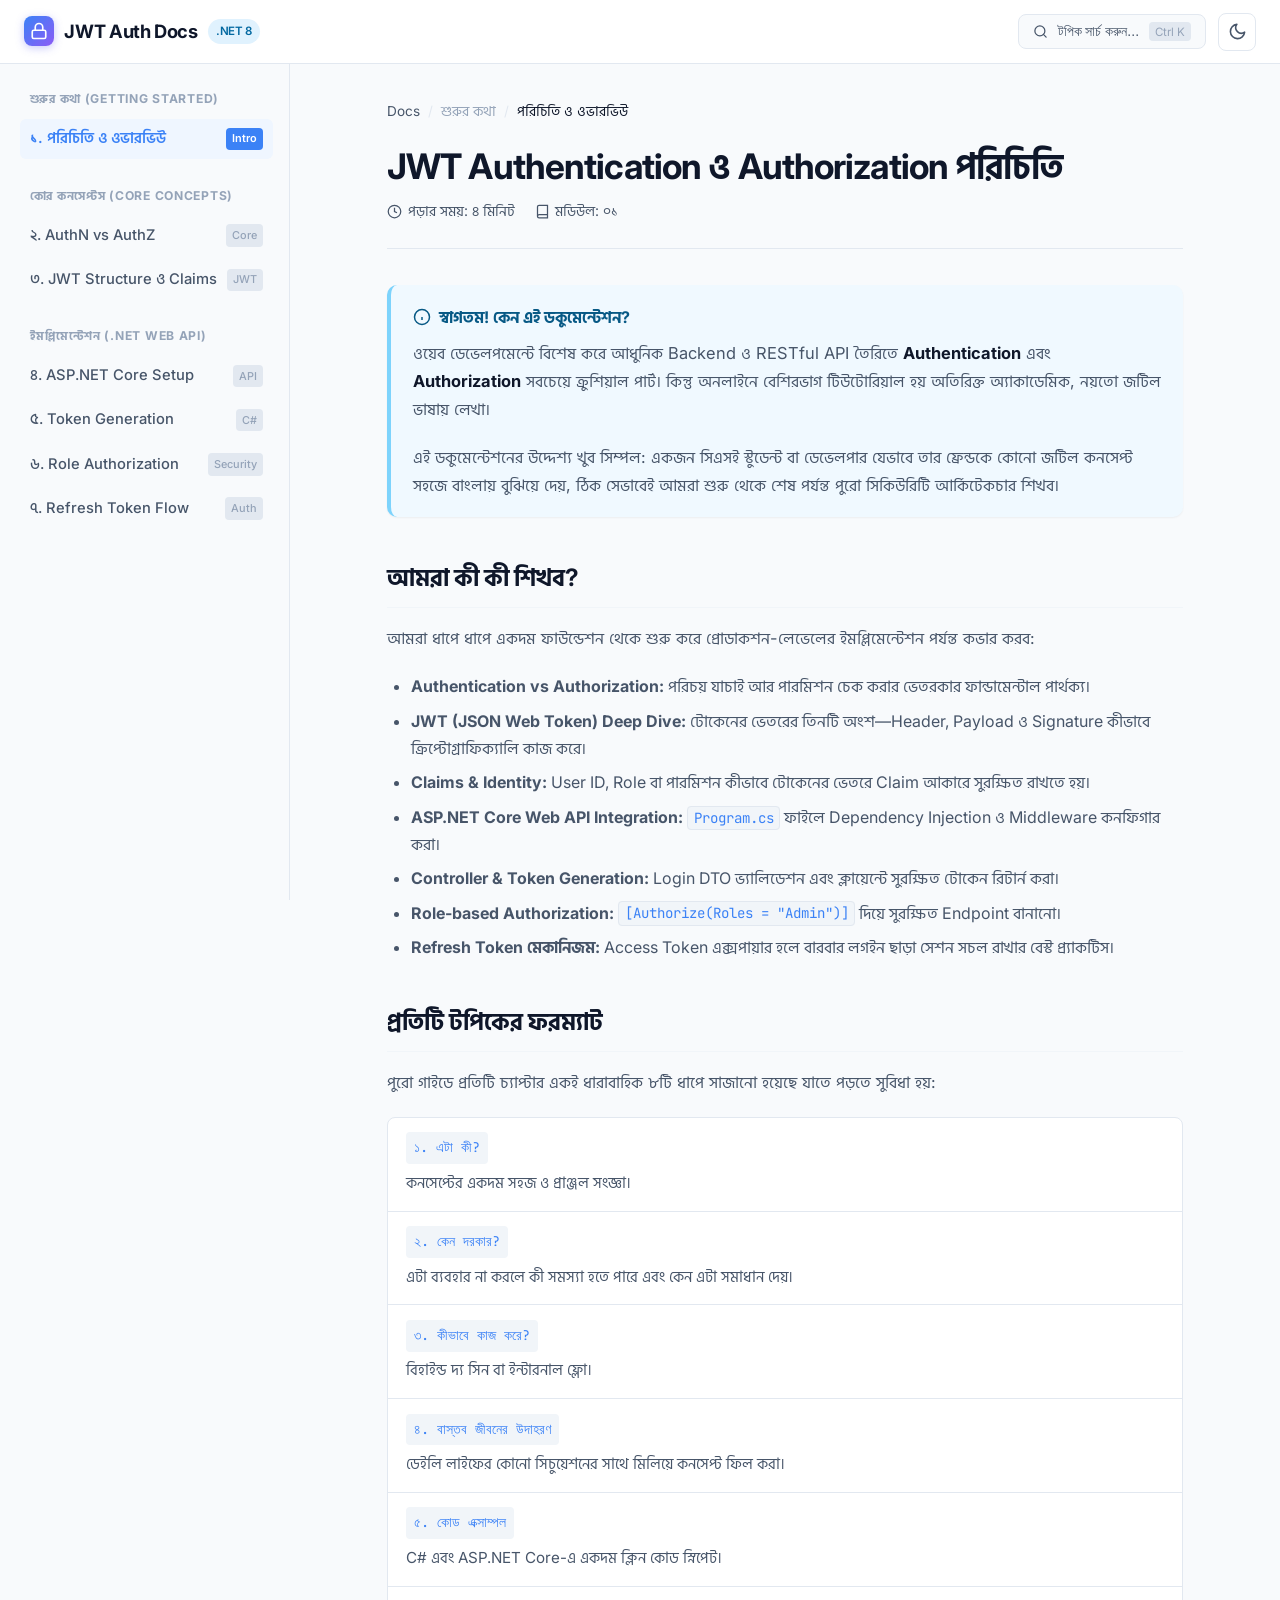
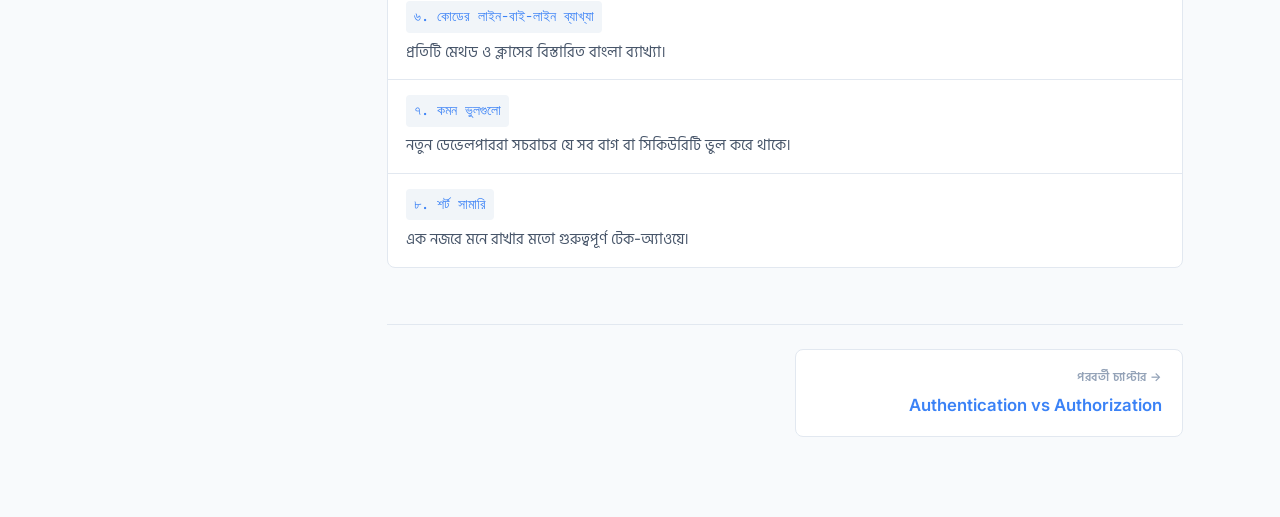
==== jwt-auth-docs/docs/introduction.html @ d60ac0f4 "first commit" ====
<!DOCTYPE html>
<html lang="bn">
<head>
  <meta charset="UTF-8">
  <meta name="viewport" content="width=device-width, initial-scale=1.0">
  <title>পরিচিতি ও ওভারভিউ | JWT Auth Docs</title>
  <link rel="stylesheet" href="../css/style.css">
</head>
<body>

  <!-- Top Navigation Header -->
  <header class="top-header">
    <div class="header-left">
      <button class="mobile-menu-btn" id="mobileMenuBtn" aria-label="Toggle Menu">
        <svg width="20" height="20" viewBox="0 0 24 24" fill="none" stroke="currentColor" stroke-width="2" stroke-linecap="round" stroke-linejoin="round">
          <line x1="3" y1="12" x2="21" y2="12"></line>
          <line x1="3" y1="6" x2="21" y2="6"></line>
          <line x1="3" y1="18" x2="21" y2="18"></line>
        </svg>
      </button>
      <a href="introduction.html" class="brand-logo">
        <div class="brand-icon">
          <svg width="18" height="18" viewBox="0 0 24 24" fill="none" stroke="currentColor" stroke-width="2.2" stroke-linecap="round" stroke-linejoin="round">
            <rect x="3" y="11" width="18" height="11" rx="2" ry="2"></rect>
            <path d="M7 11V7a5 5 0 0 1 10 0v4"></path>
          </svg>
        </div>
        <span>JWT Auth Docs</span>
        <span class="brand-badge">.NET 8</span>
      </a>
    </div>

    <div class="header-right">
      <button class="search-btn" id="searchBtn">
        <svg width="15" height="15" viewBox="0 0 24 24" fill="none" stroke="currentColor" stroke-width="2" stroke-linecap="round" stroke-linejoin="round">
          <circle cx="11" cy="11" r="8"></circle>
          <line x1="21" y1="21" x2="16.65" y2="16.65"></line>
        </svg>
        <span>টপিক সার্চ করুন...</span>
        <span class="search-shortcut">Ctrl K</span>
      </button>

      <button class="theme-toggle-btn" id="themeToggleBtn" aria-label="Toggle Theme">
        <!-- Sun/Moon icon injected by JS -->
      </button>
    </div>
  </header>

  <!-- Main Container -->
  <div class="docs-container">
    <div class="sidebar-overlay"></div>

    <!-- Left Sidebar -->
    <aside class="docs-sidebar">
      <div class="sidebar-group">
        <div class="group-title">শুরুর কথা (Getting Started)</div>
        <ul class="sidebar-nav">
          <li class="sidebar-item">
            <a href="introduction.html" class="sidebar-link active">
              <span>১. পরিচিতি ও ওভারভিউ</span>
              <span class="sidebar-tag">Intro</span>
            </a>
          </li>
        </ul>
      </div>

      <div class="sidebar-group">
        <div class="group-title">কোর কনসেপ্টস (Core Concepts)</div>
        <ul class="sidebar-nav">
          <li class="sidebar-item">
            <a href="authentication-vs-authorization.html" class="sidebar-link">
              <span>২. AuthN vs AuthZ</span>
              <span class="sidebar-tag">Core</span>
            </a>
          </li>
          <li class="sidebar-item">
            <a href="jwt-structure.html" class="sidebar-link">
              <span>৩. JWT Structure ও Claims</span>
              <span class="sidebar-tag">JWT</span>
            </a>
          </li>
        </ul>
      </div>

      <div class="sidebar-group">
        <div class="group-title">ইমপ্লিমেন্টেশন (.NET Web API)</div>
        <ul class="sidebar-nav">
          <li class="sidebar-item">
            <a href="aspnet-core-setup.html" class="sidebar-link">
              <span>৪. ASP.NET Core Setup</span>
              <span class="sidebar-tag">API</span>
            </a>
          </li>
          <li class="sidebar-item">
            <a href="token-generation.html" class="sidebar-link">
              <span>৫. Token Generation</span>
              <span class="sidebar-tag">C#</span>
            </a>
          </li>
          <li class="sidebar-item">
            <a href="role-based-authorization.html" class="sidebar-link">
              <span>৬. Role Authorization</span>
              <span class="sidebar-tag">Security</span>
            </a>
          </li>
          <li class="sidebar-item">
            <a href="refresh-token.html" class="sidebar-link">
              <span>৭. Refresh Token Flow</span>
              <span class="sidebar-tag">Auth</span>
            </a>
          </li>
        </ul>
      </div>
    </aside>

    <!-- Main Content -->
    <main class="docs-content">
      <nav class="breadcrumbs">
        <a href="introduction.html">Docs</a>
        <span class="separator">/</span>
        <span>শুরুর কথা</span>
        <span class="separator">/</span>
        <span style="color: var(--text-primary);">পরিচিতি ও ওভারভিউ</span>
      </nav>

      <article class="article-header">
        <h1 class="article-title">JWT Authentication ও Authorization পরিচিতি</h1>
        <div class="article-meta">
          <div class="meta-item">
            <svg width="15" height="15" viewBox="0 0 24 24" fill="none" stroke="currentColor" stroke-width="2"><circle cx="12" cy="12" r="10"></circle><polyline points="12 6 12 12 16 14"></polyline></svg>
            <span>পড়ার সময়: ৪ মিনিট</span>
          </div>
          <div class="meta-item">
            <svg width="15" height="15" viewBox="0 0 24 24" fill="none" stroke="currentColor" stroke-width="2"><path d="M4 19.5A2.5 2.5 0 0 1 6.5 17H20"></path><path d="M6.5 2H20v20H6.5A2.5 2.5 0 0 1 4 19.5v-15A2.5 2.5 0 0 1 6.5 2z"></path></svg>
            <span>মডিউল: ০১</span>
          </div>
        </div>
      </article>

      <div class="callout callout-concept">
        <div class="callout-title">
          <svg width="18" height="18" viewBox="0 0 24 24" fill="none" stroke="currentColor" stroke-width="2"><circle cx="12" cy="12" r="10"></circle><line x1="12" y1="16" x2="12" y2="12"></line><line x1="12" y1="8" x2="12.01" y2="8"></line></svg>
          স্বাগতম! কেন এই ডকুমেন্টেশন?
        </div>
        <div class="callout-body">
          <p>ওয়েব ডেভেলপমেন্টে বিশেষ করে আধুনিক Backend ও RESTful API তৈরিতে <strong>Authentication</strong> এবং <strong>Authorization</strong> সবচেয়ে ক্রুশিয়াল পার্ট। কিন্তু অনলাইনে বেশিরভাগ টিউটোরিয়াল হয় অতিরিক্ত অ্যাকাডেমিক, নয়তো জটিল ভাষায় লেখা।</p>
          <p>এই ডকুমেন্টেশনের উদ্দেশ্য খুব সিম্পল: একজন সিএসই স্টুডেন্ট বা ডেভেলপার যেভাবে তার ফ্রেন্ডকে কোনো জটিল কনসেপ্ট সহজে বাংলায় বুঝিয়ে দেয়, ঠিক সেভাবেই আমরা শুরু থেকে শেষ পর্যন্ত পুরো সিকিউরিটি আর্কিটেকচার শিখব।</p>
        </div>
      </div>

      <h2>আমরা কী কী শিখব?</h2>
      <p>আমরা ধাপে ধাপে একদম ফাউন্ডেশন থেকে শুরু করে প্রোডাকশন-লেভেলের ইমপ্লিমেন্টেশন পর্যন্ত কভার করব:</p>

      <ul>
        <li><strong>Authentication vs Authorization:</strong> পরিচয় যাচাই আর পারমিশন চেক করার ভেতরকার ফান্ডামেন্টাল পার্থক্য।</li>
        <li><strong>JWT (JSON Web Token) Deep Dive:</strong> টোকেনের ভেতরের তিনটি অংশ—Header, Payload ও Signature কীভাবে ক্রিপ্টোগ্রাফিক্যালি কাজ করে।</li>
        <li><strong>Claims & Identity:</strong> User ID, Role বা পারমিশন কীভাবে টোকেনের ভেতরে Claim আকারে সুরক্ষিত রাখতে হয়।</li>
        <li><strong>ASP.NET Core Web API Integration:</strong> <code>Program.cs</code> ফাইলে Dependency Injection ও Middleware কনফিগার করা।</li>
        <li><strong>Controller & Token Generation:</strong> Login DTO ভ্যালিডেশন এবং ক্লায়েন্টে সুরক্ষিত টোকেন রিটার্ন করা।</li>
        <li><strong>Role-based Authorization:</strong> <code>[Authorize(Roles = "Admin")]</code> দিয়ে সুরক্ষিত Endpoint বানানো।</li>
        <li><strong>Refresh Token মেকানিজম:</strong> Access Token এক্সপায়ার হলে বারবার লগইন ছাড়া সেশন সচল রাখার বেস্ট প্র্যাকটিস।</li>
      </ul>

      <h2>প্রতিটি টপিকের ফরম্যাট</h2>
      <p>পুরো গাইডে প্রতিটি চ্যাপ্টার একই ধারাবাহিক ৮টি ধাপে সাজানো হয়েছে যাতে পড়তে সুবিধা হয়:</p>

      <div class="breakdown-card">
        <div class="breakdown-item">
          <span class="breakdown-code">১. এটা কী?</span>
          <span class="breakdown-desc">কনসেপ্টের একদম সহজ ও প্রাঞ্জল সংজ্ঞা।</span>
        </div>
        <div class="breakdown-item">
          <span class="breakdown-code">২. কেন দরকার?</span>
          <span class="breakdown-desc">এটা ব্যবহার না করলে কী সমস্যা হতে পারে এবং কেন এটা সমাধান দেয়।</span>
        </div>
        <div class="breakdown-item">
          <span class="breakdown-code">৩. কীভাবে কাজ করে?</span>
          <span class="breakdown-desc">বিহাইন্ড দ্য সিন বা ইন্টারনাল ফ্লো।</span>
        </div>
        <div class="breakdown-item">
          <span class="breakdown-code">৪. বাস্তব জীবনের উদাহরণ</span>
          <span class="breakdown-desc">ডেইলি লাইফের কোনো সিচুয়েশনের সাথে মিলিয়ে কনসেপ্ট ফিল করা।</span>
        </div>
        <div class="breakdown-item">
          <span class="breakdown-code">৫. কোড এক্সাম্পল</span>
          <span class="breakdown-desc">C# এবং ASP.NET Core-এ একদম ক্লিন কোড স্নিপেট।</span>
        </div>
        <div class="breakdown-item">
          <span class="breakdown-code">৬. কোডের লাইন-বাই-লাইন ব্যাখ্যা</span>
          <span class="breakdown-desc">প্রতিটি মেথড ও ক্লাসের বিস্তারিত বাংলা ব্যাখ্যা।</span>
        </div>
        <div class="breakdown-item">
          <span class="breakdown-code">৭. কমন ভুলগুলো</span>
          <span class="breakdown-desc">নতুন ডেভেলপাররা সচরাচর যে সব বাগ বা সিকিউরিটি ভুল করে থাকে।</span>
        </div>
        <div class="breakdown-item">
          <span class="breakdown-code">৮. শর্ট সামারি</span>
          <span class="breakdown-desc">এক নজরে মনে রাখার মতো গুরুত্বপূর্ণ টেক-অ্যাওয়ে।</span>
        </div>
      </div>

      <!-- Navigation Footer -->
      <div class="docs-nav-footer">
        <div></div>
        <a href="authentication-vs-authorization.html" class="nav-card next">
          <span class="nav-card-label">পরবর্তী চ্যাপ্টার &rarr;</span>
          <span class="nav-card-title">Authentication vs Authorization</span>
        </a>
      </div>
    </main>
  </div>

  <!-- Search Modal -->
  <div class="search-modal-backdrop" id="searchModalBackdrop">
    <div class="search-modal">
      <div class="search-input-wrapper">
        <svg width="18" height="18" viewBox="0 0 24 24" fill="none" stroke="currentColor" stroke-width="2"><circle cx="11" cy="11" r="8"></circle><line x1="21" y1="21" x2="16.65" y2="16.65"></line></svg>
        <input type="text" id="searchInput" placeholder="ডকুমেন্টেশনে সার্চ করুন (যেমন: JWT, Claims, Roles)..." autocomplete="off">
      </div>
      <div class="search-results" id="searchResults">
        <!-- Injected via JavaScript -->
      </div>
      <div class="search-footer">
        <span>ন্যাভিগেশনের জন্য <kbd>↑</kbd> <kbd>↓</kbd> ও সিলেক্ট করতে <kbd>Enter</kbd> চাপুন</span>
        <span>বন্ধ করতে <kbd>Esc</kbd></span>
      </div>
    </div>
  </div>

  <script src="../js/app.js"></script>
</body>
</html>
---- jwt-auth-docs/css/style.css ----
@import url('https://fonts.googleapis.com/css2?family=Hind+Siliguri:wght@400;500;600;700&family=Inter:wght@400;500;600;700&family=JetBrains+Mono:wght@400;500;600&display=swap');

:root {
  /* Color Palette - Light Mode */
  --bg-body: #f8fafc;
  --bg-surface: #ffffff;
  --bg-sidebar: #f8fafc;
  --border-color: #e2e8f0;
  --border-light: #f1f5f9;
  
  --text-primary: #0f172a;
  --text-secondary: #475569;
  --text-muted: #94a3b8;
  
  --accent-primary: #3b82f6;
  --accent-hover: #2563eb;
  --accent-light: #eff6ff;
  --accent-glow: rgba(59, 130, 246, 0.15);
  
  --badge-bg: #e0f2fe;
  --badge-text: #0369a1;
  
  --code-bg: #0f172a;
  --code-header: #1e293b;
  --code-text: #f8fafc;
  --code-border: #334155;
  
  --callout-tip-bg: #f0fdf4;
  --callout-tip-border: #86efac;
  --callout-tip-text: #166534;
  
  --callout-warn-bg: #fffbeb;
  --callout-warn-border: #fcd34d;
  --callout-warn-text: #92400e;
  
  --callout-note-bg: #f0f9ff;
  --callout-note-border: #7dd3fc;
  --callout-note-text: #075985;

  --callout-real-bg: #faf5ff;
  --callout-real-border: #d8b4fe;
  --callout-real-text: #6b21a8;

  --shadow-sm: 0 1px 2px 0 rgb(0 0 0 / 0.05);
  --shadow-md: 0 4px 6px -1px rgb(0 0 0 / 0.1), 0 2px 4px -2px rgb(0 0 0 / 0.1);
  --shadow-lg: 0 10px 15px -3px rgb(0 0 0 / 0.1), 0 4px 6px -4px rgb(0 0 0 / 0.1);
  
  --sidebar-width: 290px;
  --header-height: 64px;
}

[data-theme="dark"] {
  /* Color Palette - Dark Mode */
  --bg-body: #0b0f19;
  --bg-surface: #111827;
  --bg-sidebar: #0d131f;
  --border-color: #1f2937;
  --border-light: #182234;
  
  --text-primary: #f9fafb;
  --text-secondary: #9ca3af;
  --text-muted: #6b7280;
  
  --accent-primary: #60a5fa;
  --accent-hover: #3b82f6;
  --accent-light: #172554;
  --accent-glow: rgba(96, 165, 250, 0.18);
  
  --badge-bg: #1e293b;
  --badge-text: #38bdf8;
  
  --code-bg: #030712;
  --code-header: #111827;
  --code-text: #f3f4f6;
  --code-border: #1f2937;
  
  --callout-tip-bg: #064e3b22;
  --callout-tip-border: #059669;
  --callout-tip-text: #6ee7b7;
  
  --callout-warn-bg: #78350f22;
  --callout-warn-border: #d97706;
  --callout-warn-text: #fde68a;
  
  --callout-note-bg: #0c4a6e22;
  --callout-note-border: #0284c7;
  --callout-note-text: #7dd3fc;

  --callout-real-bg: #581c8722;
  --callout-real-border: #9333ea;
  --callout-real-text: #d8b4fe;

  --shadow-sm: 0 1px 2px 0 rgb(0 0 0 / 0.3);
  --shadow-md: 0 4px 6px -1px rgb(0 0 0 / 0.4);
  --shadow-lg: 0 10px 15px -3px rgb(0 0 0 / 0.5);
}

/* Base Styles */
* {
  box-sizing: border-box;
  margin: 0;
  padding: 0;
}

html {
  scroll-behavior: smooth;
  font-size: 16px;
}

body {
  font-family: 'Inter', 'Hind Siliguri', -apple-system, BlinkMacSystemFont, 'Segoe UI', Roboto, sans-serif;
  background-color: var(--bg-body);
  color: var(--text-primary);
  line-height: 1.75;
  transition: background-color 0.25s ease, color 0.25s ease;
  min-height: 100vh;
  display: flex;
  flex-direction: column;
}

/* Top Navigation / Header */
.top-header {
  position: sticky;
  top: 0;
  z-index: 50;
  height: var(--header-height);
  background: var(--bg-surface);
  border-bottom: 1px solid var(--border-color);
  backdrop-filter: blur(12px);
  -webkit-backdrop-filter: blur(12px);
  display: flex;
  align-items: center;
  justify-content: space-between;
  padding: 0 1.5rem;
  transition: border-color 0.25s ease, background 0.25s ease;
}

.header-left {
  display: flex;
  align-items: center;
  gap: 1rem;
}

.brand-logo {
  display: flex;
  align-items: center;
  gap: 0.65rem;
  text-decoration: none;
  color: var(--text-primary);
  font-weight: 700;
  font-size: 1.15rem;
  letter-spacing: -0.02em;
}

.brand-icon {
  width: 30px;
  height: 30px;
  background: linear-gradient(135deg, #3b82f6, #8b5cf6);
  border-radius: 8px;
  display: flex;
  align-items: center;
  justify-content: center;
  color: white;
  box-shadow: 0 2px 8px rgba(99, 102, 241, 0.35);
}

.brand-badge {
  font-size: 0.72rem;
  font-weight: 600;
  padding: 0.15rem 0.5rem;
  border-radius: 9999px;
  background: var(--badge-bg);
  color: var(--badge-text);
  font-family: 'Inter', sans-serif;
}

.header-right {
  display: flex;
  align-items: center;
  gap: 0.75rem;
}

/* Search Trigger Button */
.search-btn {
  display: flex;
  align-items: center;
  gap: 0.6rem;
  background: var(--bg-body);
  border: 1px solid var(--border-color);
  color: var(--text-secondary);
  padding: 0.45rem 0.85rem;
  border-radius: 8px;
  font-size: 0.875rem;
  cursor: pointer;
  transition: all 0.2s ease;
}

.search-btn:hover {
  border-color: var(--accent-primary);
  color: var(--text-primary);
  box-shadow: var(--shadow-sm);
}

.search-shortcut {
  font-size: 0.72rem;
  font-family: 'Inter', sans-serif;
  padding: 0.15rem 0.4rem;
  border-radius: 4px;
  background: var(--border-color);
  color: var(--text-muted);
}

/* Theme Toggle Button */
.theme-toggle-btn, .mobile-menu-btn {
  background: transparent;
  border: 1px solid var(--border-color);
  border-radius: 8px;
  width: 38px;
  height: 38px;
  display: flex;
  align-items: center;
  justify-content: center;
  color: var(--text-secondary);
  cursor: pointer;
  transition: all 0.2s ease;
}

.theme-toggle-btn:hover, .mobile-menu-btn:hover {
  border-color: var(--accent-primary);
  color: var(--accent-primary);
  background: var(--accent-light);
}

.mobile-menu-btn {
  display: none;
}

/* Documentation Layout */
.docs-container {
  display: flex;
  flex: 1;
  position: relative;
  min-height: calc(100vh - var(--header-height));
}

/* Left Sidebar */
.docs-sidebar {
  width: var(--sidebar-width);
  background: var(--bg-sidebar);
  border-right: 1px solid var(--border-color);
  position: sticky;
  top: var(--header-height);
  height: calc(100vh - var(--header-height));
  overflow-y: auto;
  padding: 1.5rem 1rem 3rem 1.25rem;
  flex-shrink: 0;
  transition: transform 0.3s ease, border-color 0.25s ease;
}

.docs-sidebar::-webkit-scrollbar {
  width: 5px;
}
.docs-sidebar::-webkit-scrollbar-thumb {
  background: var(--border-color);
  border-radius: 4px;
}

.sidebar-group {
  margin-bottom: 1.6rem;
}

.group-title {
  font-size: 0.76rem;
  font-weight: 700;
  text-transform: uppercase;
  letter-spacing: 0.06em;
  color: var(--text-muted);
  margin-bottom: 0.6rem;
  padding-left: 0.6rem;
}

.sidebar-nav {
  list-style: none;
}

.sidebar-item {
  margin-bottom: 0.25rem;
}

.sidebar-link {
  display: flex;
  align-items: center;
  justify-content: space-between;
  padding: 0.45rem 0.65rem;
  border-radius: 6px;
  font-size: 0.92rem;
  color: var(--text-secondary);
  text-decoration: none;
  font-weight: 500;
  transition: all 0.15s ease;
}

.sidebar-link:hover {
  color: var(--text-primary);
  background: var(--border-color);
}

.sidebar-link.active {
  color: var(--accent-primary);
  background: var(--accent-light);
  font-weight: 600;
}

.sidebar-tag {
  font-size: 0.68rem;
  padding: 0.1rem 0.35rem;
  border-radius: 4px;
  background: var(--border-color);
  color: var(--text-muted);
}

.sidebar-link.active .sidebar-tag {
  background: var(--accent-primary);
  color: #ffffff;
}

/* Main Content Area */
.docs-content {
  flex: 1;
  max-width: 860px;
  margin: 0 auto;
  padding: 2.25rem 2rem 5rem 2rem;
  min-width: 0; /* Prevents overflow issues */
}

/* Breadcrumbs */
.breadcrumbs {
  display: flex;
  align-items: center;
  gap: 0.5rem;
  font-size: 0.85rem;
  color: var(--text-muted);
  margin-bottom: 1.25rem;
}

.breadcrumbs a {
  color: var(--text-secondary);
  text-decoration: none;
  transition: color 0.15s ease;
}

.breadcrumbs a:hover {
  color: var(--accent-primary);
}

.breadcrumbs .separator {
  color: var(--border-color);
}

/* Article Header */
.article-header {
  margin-bottom: 2.25rem;
  border-bottom: 1px solid var(--border-color);
  padding-bottom: 1.5rem;
}

.article-title {
  font-size: 2.2rem;
  font-weight: 700;
  letter-spacing: -0.025em;
  color: var(--text-primary);
  margin-bottom: 0.6rem;
  line-height: 1.3;
}

.article-meta {
  display: flex;
  align-items: center;
  gap: 1.25rem;
  font-size: 0.875rem;
  color: var(--text-secondary);
}

.meta-item {
  display: flex;
  align-items: center;
  gap: 0.35rem;
}

/* Headings */
.docs-content h2 {
  font-size: 1.5rem;
  font-weight: 700;
  color: var(--text-primary);
  margin: 2.5rem 0 1rem 0;
  padding-bottom: 0.5rem;
  border-bottom: 1px solid var(--border-light);
  display: flex;
  align-items: center;
  gap: 0.5rem;
}

.docs-content h3 {
  font-size: 1.2rem;
  font-weight: 600;
  color: var(--text-primary);
  margin: 1.8rem 0 0.8rem 0;
}

.docs-content p {
  margin-bottom: 1.25rem;
  font-size: 1.03rem;
  color: var(--text-secondary);
}

.docs-content p strong {
  color: var(--text-primary);
}

.docs-content ul, .docs-content ol {
  margin-bottom: 1.4rem;
  padding-left: 1.5rem;
  color: var(--text-secondary);
}

.docs-content li {
  margin-bottom: 0.45rem;
  line-height: 1.7;
}

/* Inline Code */
:not(pre) > code {
  font-family: 'JetBrains Mono', monospace;
  font-size: 0.88em;
  background: var(--border-light);
  color: var(--accent-primary);
  border: 1px solid var(--border-color);
  padding: 0.15em 0.4em;
  border-radius: 4px;
}

/* Callout Boxes */
.callout {
  margin: 1.5rem 0;
  padding: 1.15rem 1.35rem;
  border-radius: 10px;
  border-left: 4px solid;
  position: relative;
  box-shadow: var(--shadow-sm);
}

.callout-title {
  display: flex;
  align-items: center;
  gap: 0.55rem;
  font-weight: 700;
  font-size: 1rem;
  margin-bottom: 0.5rem;
}

.callout-body {
  font-size: 0.98rem;
  line-height: 1.7;
}

.callout-body p:last-child {
  margin-bottom: 0;
}

/* Callout Types */
.callout-concept {
  background: var(--callout-note-bg);
  border-color: var(--callout-note-border);
  color: var(--callout-note-text);
}
.callout-concept .callout-title {
  color: var(--callout-note-text);
}

.callout-realworld {
  background: var(--callout-real-bg);
  border-color: var(--callout-real-border);
  color: var(--callout-real-text);
}
.callout-realworld .callout-title {
  color: var(--callout-real-text);
}

.callout-mistake {
  background: var(--callout-warn-bg);
  border-color: var(--callout-warn-border);
  color: var(--callout-warn-text);
}
.callout-mistake .callout-title {
  color: var(--callout-warn-text);
}

.callout-summary {
  background: var(--callout-tip-bg);
  border-color: var(--callout-tip-border);
  color: var(--callout-tip-text);
}
.callout-summary .callout-title {
  color: var(--callout-tip-text);
}

/* Code Block Wrapper */
.code-block {
  margin: 1.6rem 0;
  background: var(--code-bg);
  border: 1px solid var(--code-border);
  border-radius: 10px;
  overflow: hidden;
  box-shadow: var(--shadow-md);
}

.code-header {
  display: flex;
  align-items: center;
  justify-content: space-between;
  padding: 0.55rem 1rem;
  background: var(--code-header);
  border-bottom: 1px solid var(--code-border);
  font-size: 0.8rem;
  font-family: 'JetBrains Mono', monospace;
  color: var(--text-muted);
}

.code-lang-badge {
  display: flex;
  align-items: center;
  gap: 0.4rem;
  font-weight: 600;
  color: #38bdf8;
}

.copy-code-btn {
  background: transparent;
  border: 1px solid var(--code-border);
  border-radius: 5px;
  color: #94a3b8;
  padding: 0.25rem 0.6rem;
  font-size: 0.76rem;
  font-family: 'Inter', sans-serif;
  cursor: pointer;
  display: flex;
  align-items: center;
  gap: 0.35rem;
  transition: all 0.2s ease;
}

.copy-code-btn:hover {
  background: rgba(255, 255, 255, 0.08);
  color: #ffffff;
  border-color: #64748b;
}

.code-content {
  padding: 1.15rem 1.25rem;
  overflow-x: auto;
  font-family: 'JetBrains Mono', monospace;
  font-size: 0.9rem;
  line-height: 1.6;
  color: var(--code-text);
}

.code-content pre {
  margin: 0;
}

/* Syntax Highlighting Colors */
.token-keyword { color: #f43f5e; font-weight: 600; }
.token-type { color: #38bdf8; }
.token-string { color: #34d399; }
.token-function { color: #fbbf24; }
.token-comment { color: #64748b; font-style: italic; }
.token-attribute { color: #c084fc; }

/* Line by line breakdown list */
.breakdown-card {
  margin: 1.2rem 0;
  background: var(--bg-surface);
  border: 1px solid var(--border-color);
  border-radius: 8px;
  overflow: hidden;
}

.breakdown-item {
  padding: 0.9rem 1.1rem;
  border-bottom: 1px solid var(--border-color);
  display: flex;
  flex-direction: column;
  gap: 0.35rem;
}

.breakdown-item:last-child {
  border-bottom: none;
}

.breakdown-code {
  font-family: 'JetBrains Mono', monospace;
  font-size: 0.85rem;
  color: var(--accent-primary);
  background: var(--border-light);
  padding: 0.25rem 0.5rem;
  border-radius: 4px;
  display: inline-block;
  align-self: flex-start;
}

.breakdown-desc {
  font-size: 0.95rem;
  color: var(--text-secondary);
}

/* Previous / Next Navigation */
.docs-nav-footer {
  margin-top: 3.5rem;
  padding-top: 1.5rem;
  border-top: 1px solid var(--border-color);
  display: grid;
  grid-template-columns: 1fr 1fr;
  gap: 1.25rem;
}

.nav-card {
  display: flex;
  flex-direction: column;
  padding: 1rem 1.25rem;
  border: 1px solid var(--border-color);
  border-radius: 8px;
  text-decoration: none;
  background: var(--bg-surface);
  transition: all 0.2s ease;
}

.nav-card:hover {
  border-color: var(--accent-primary);
  box-shadow: var(--shadow-sm);
  transform: translateY(-2px);
}

.nav-card.next {
  text-align: right;
  grid-column: 2;
}

.nav-card-label {
  font-size: 0.75rem;
  font-weight: 600;
  text-transform: uppercase;
  letter-spacing: 0.05em;
  color: var(--text-muted);
  margin-bottom: 0.25rem;
}

.nav-card-title {
  font-size: 1.05rem;
  font-weight: 600;
  color: var(--accent-primary);
}

/* Search Modal */
.search-modal-backdrop {
  display: none;
  position: fixed;
  inset: 0;
  background: rgba(0, 0, 0, 0.55);
  backdrop-filter: blur(4px);
  z-index: 100;
  align-items: flex-start;
  justify-content: center;
  padding-top: 10vh;
}

.search-modal-backdrop.open {
  display: flex;
}

.search-modal {
  background: var(--bg-surface);
  border: 1px solid var(--border-color);
  border-radius: 12px;
  width: 90%;
  max-width: 580px;
  box-shadow: var(--shadow-lg);
  overflow: hidden;
  animation: modalSlide 0.15s ease-out;
}

@keyframes modalSlide {
  from { opacity: 0; transform: translateY(-10px); }
  to { opacity: 1; transform: translateY(0); }
}

.search-input-wrapper {
  display: flex;
  align-items: center;
  padding: 0.85rem 1.15rem;
  border-bottom: 1px solid var(--border-color);
  gap: 0.75rem;
}

.search-input-wrapper input {
  flex: 1;
  background: transparent;
  border: none;
  outline: none;
  font-size: 1.05rem;
  color: var(--text-primary);
  font-family: inherit;
}

.search-results {
  max-height: 360px;
  overflow-y: auto;
  padding: 0.65rem;
}

.search-result-item {
  display: block;
  padding: 0.65rem 0.85rem;
  border-radius: 6px;
  text-decoration: none;
  color: var(--text-secondary);
  transition: all 0.12s ease;
  margin-bottom: 0.25rem;
}

.search-result-item:hover, .search-result-item.selected {
  background: var(--accent-light);
  color: var(--accent-primary);
}

.result-title {
  font-weight: 600;
  font-size: 0.95rem;
  color: var(--text-primary);
}

.search-result-item:hover .result-title, .search-result-item.selected .result-title {
  color: var(--accent-primary);
}

.result-desc {
  font-size: 0.8rem;
  color: var(--text-muted);
}

.search-footer {
  padding: 0.6rem 1.15rem;
  background: var(--bg-body);
  border-top: 1px solid var(--border-color);
  font-size: 0.75rem;
  color: var(--text-muted);
  display: flex;
  justify-content: space-between;
}

/* Mobile Sidebar Drawer */
.sidebar-overlay {
  display: none;
  position: fixed;
  inset: 0;
  background: rgba(0, 0, 0, 0.45);
  backdrop-filter: blur(2px);
  z-index: 45;
}

@media (max-width: 900px) {
  .mobile-menu-btn {
    display: flex;
  }

  .docs-sidebar {
    position: fixed;
    top: var(--header-height);
    left: 0;
    bottom: 0;
    z-index: 48;
    background: var(--bg-surface);
    transform: translateX(-100%);
    box-shadow: var(--shadow-lg);
  }

  .docs-sidebar.open {
    transform: translateX(0);
  }

  .sidebar-overlay.open {
    display: block;
  }

  .docs-content {
    padding: 1.5rem 1rem 4rem 1rem;
  }

  .docs-nav-footer {
    grid-template-columns: 1fr;
  }

  .nav-card.next {
    grid-column: 1;
  }
}
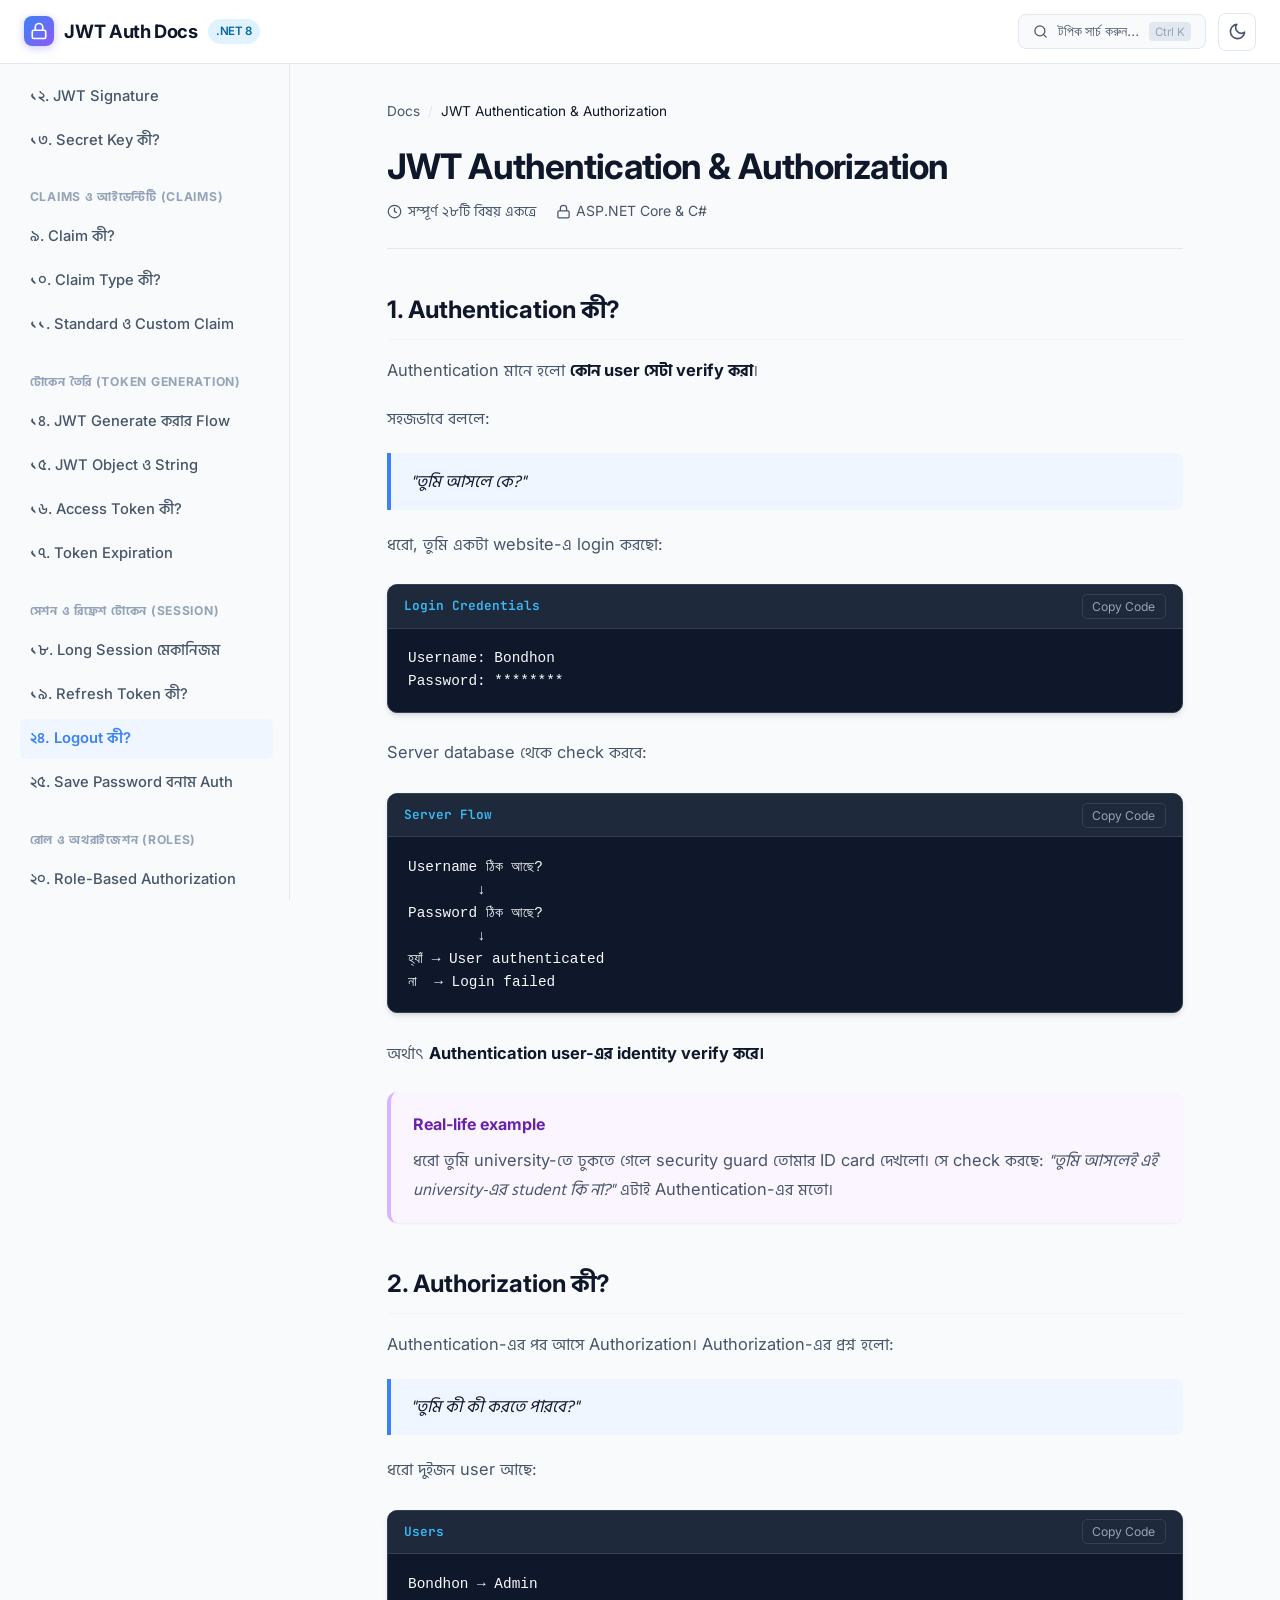
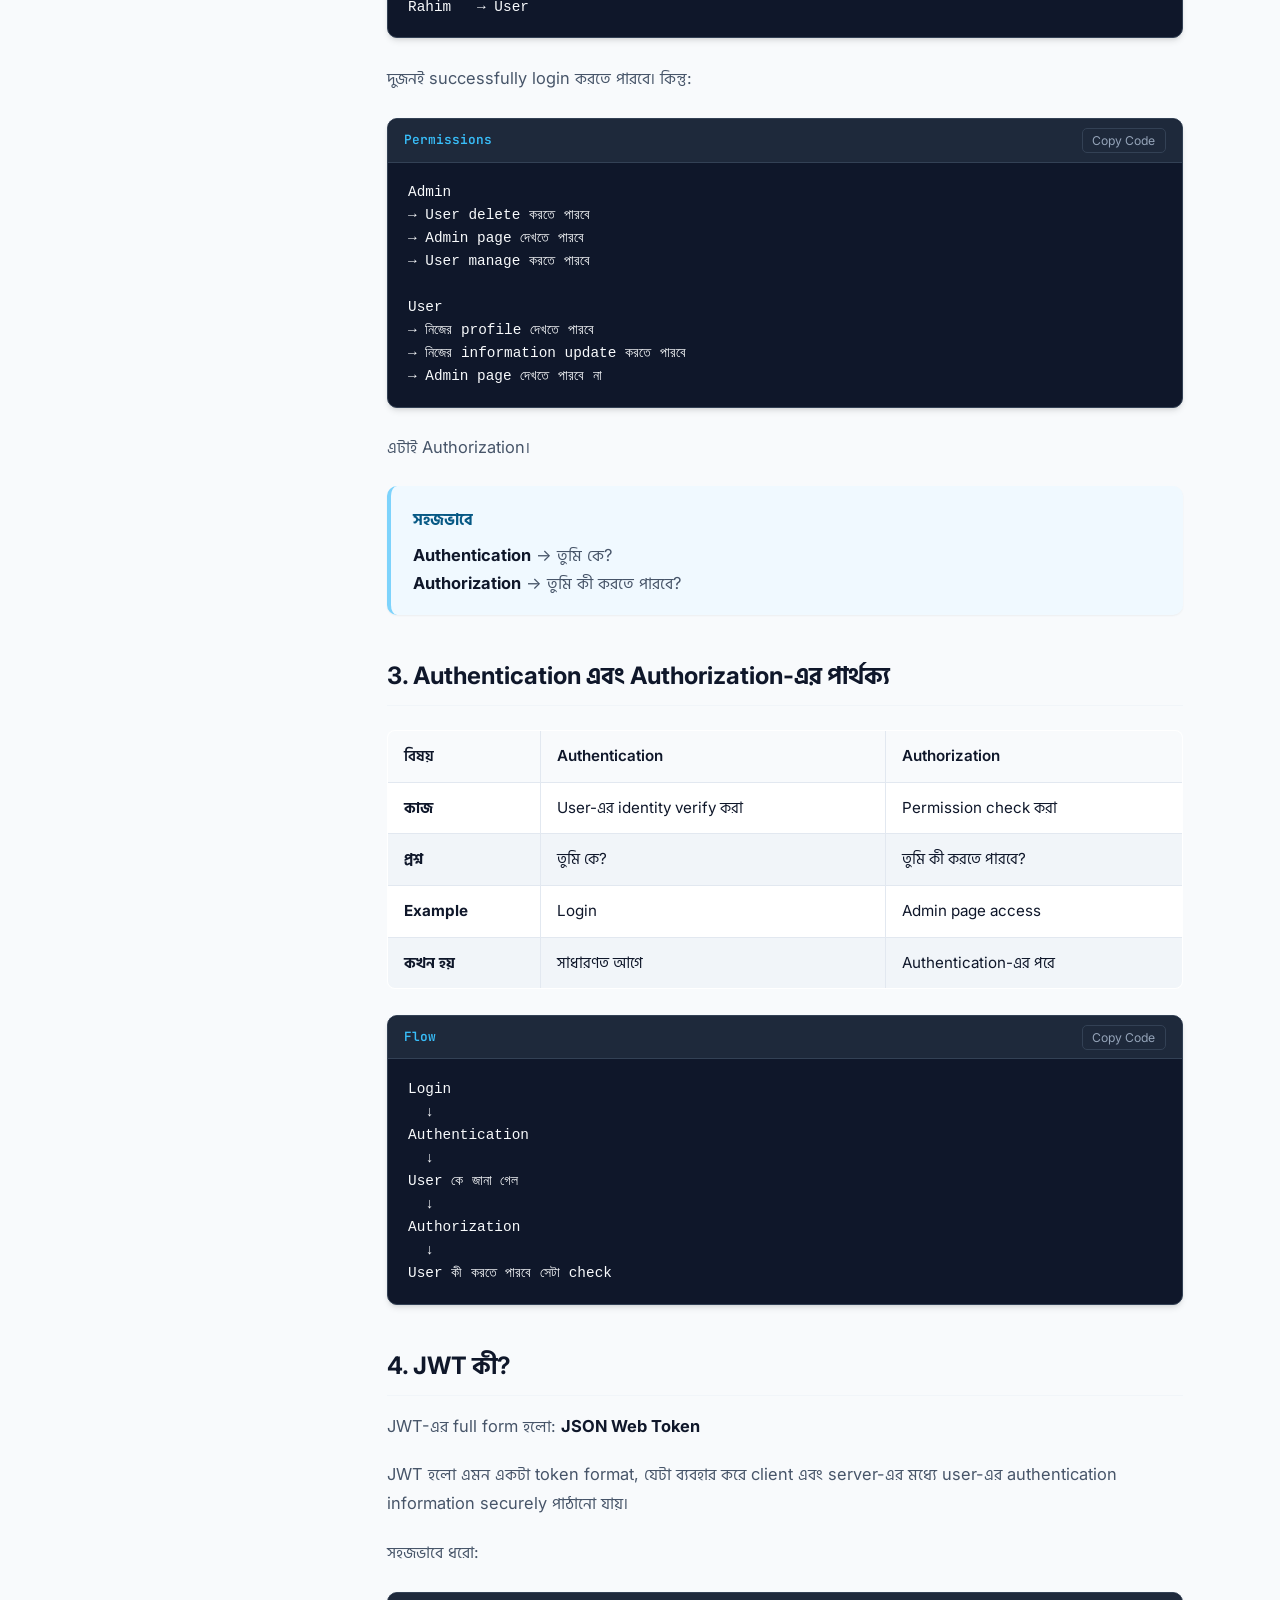
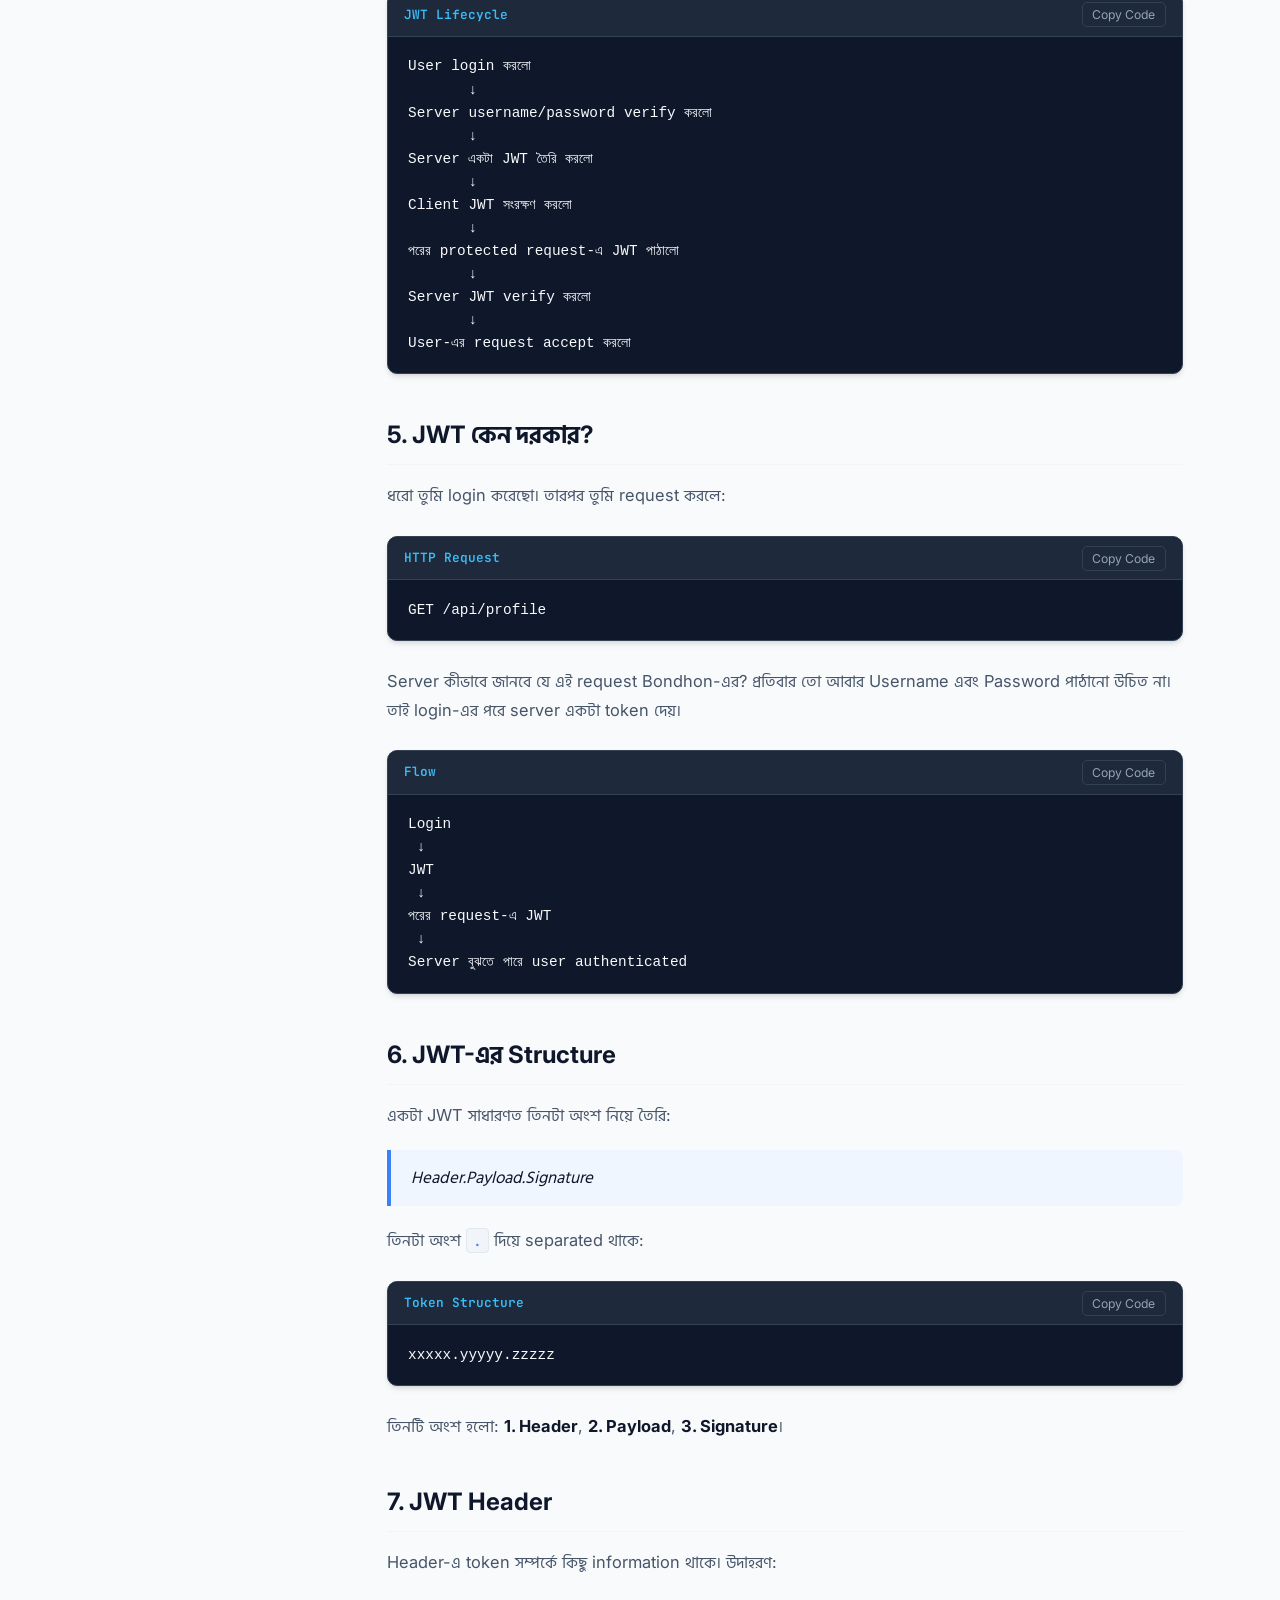
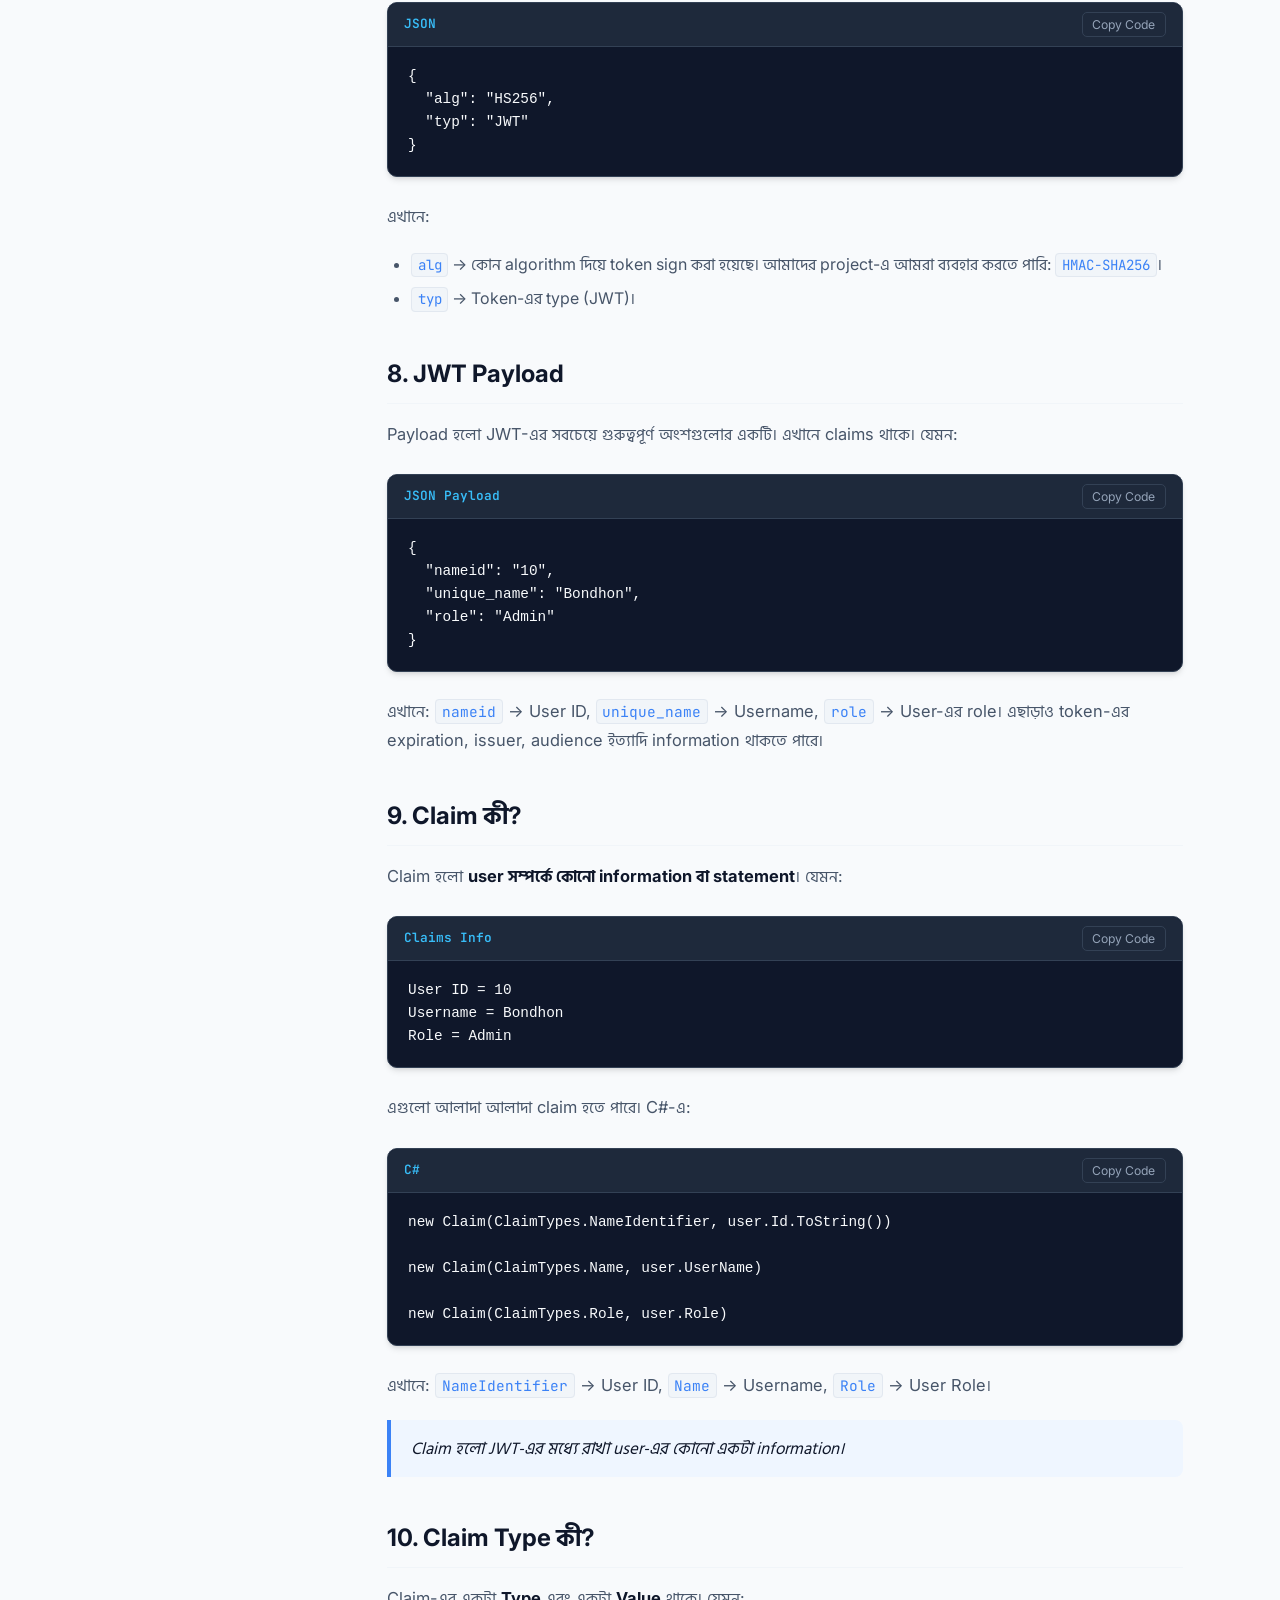
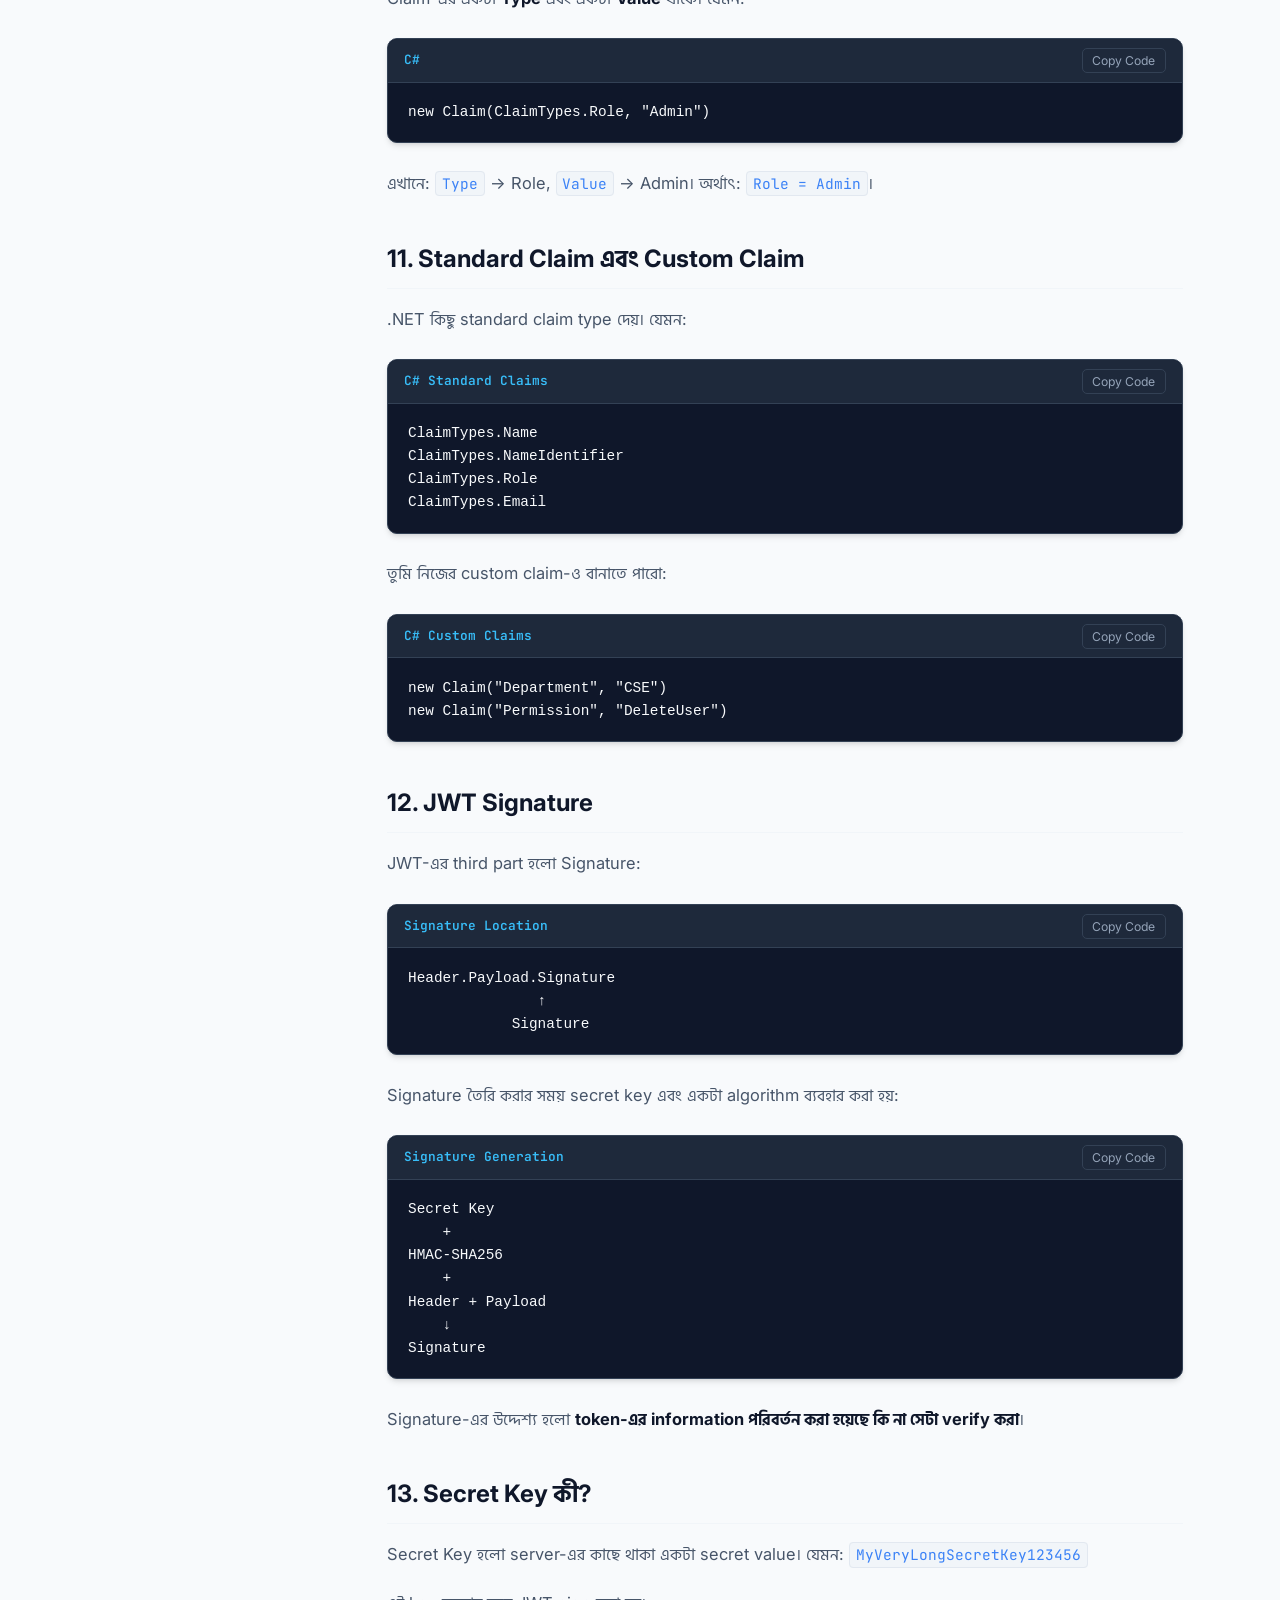
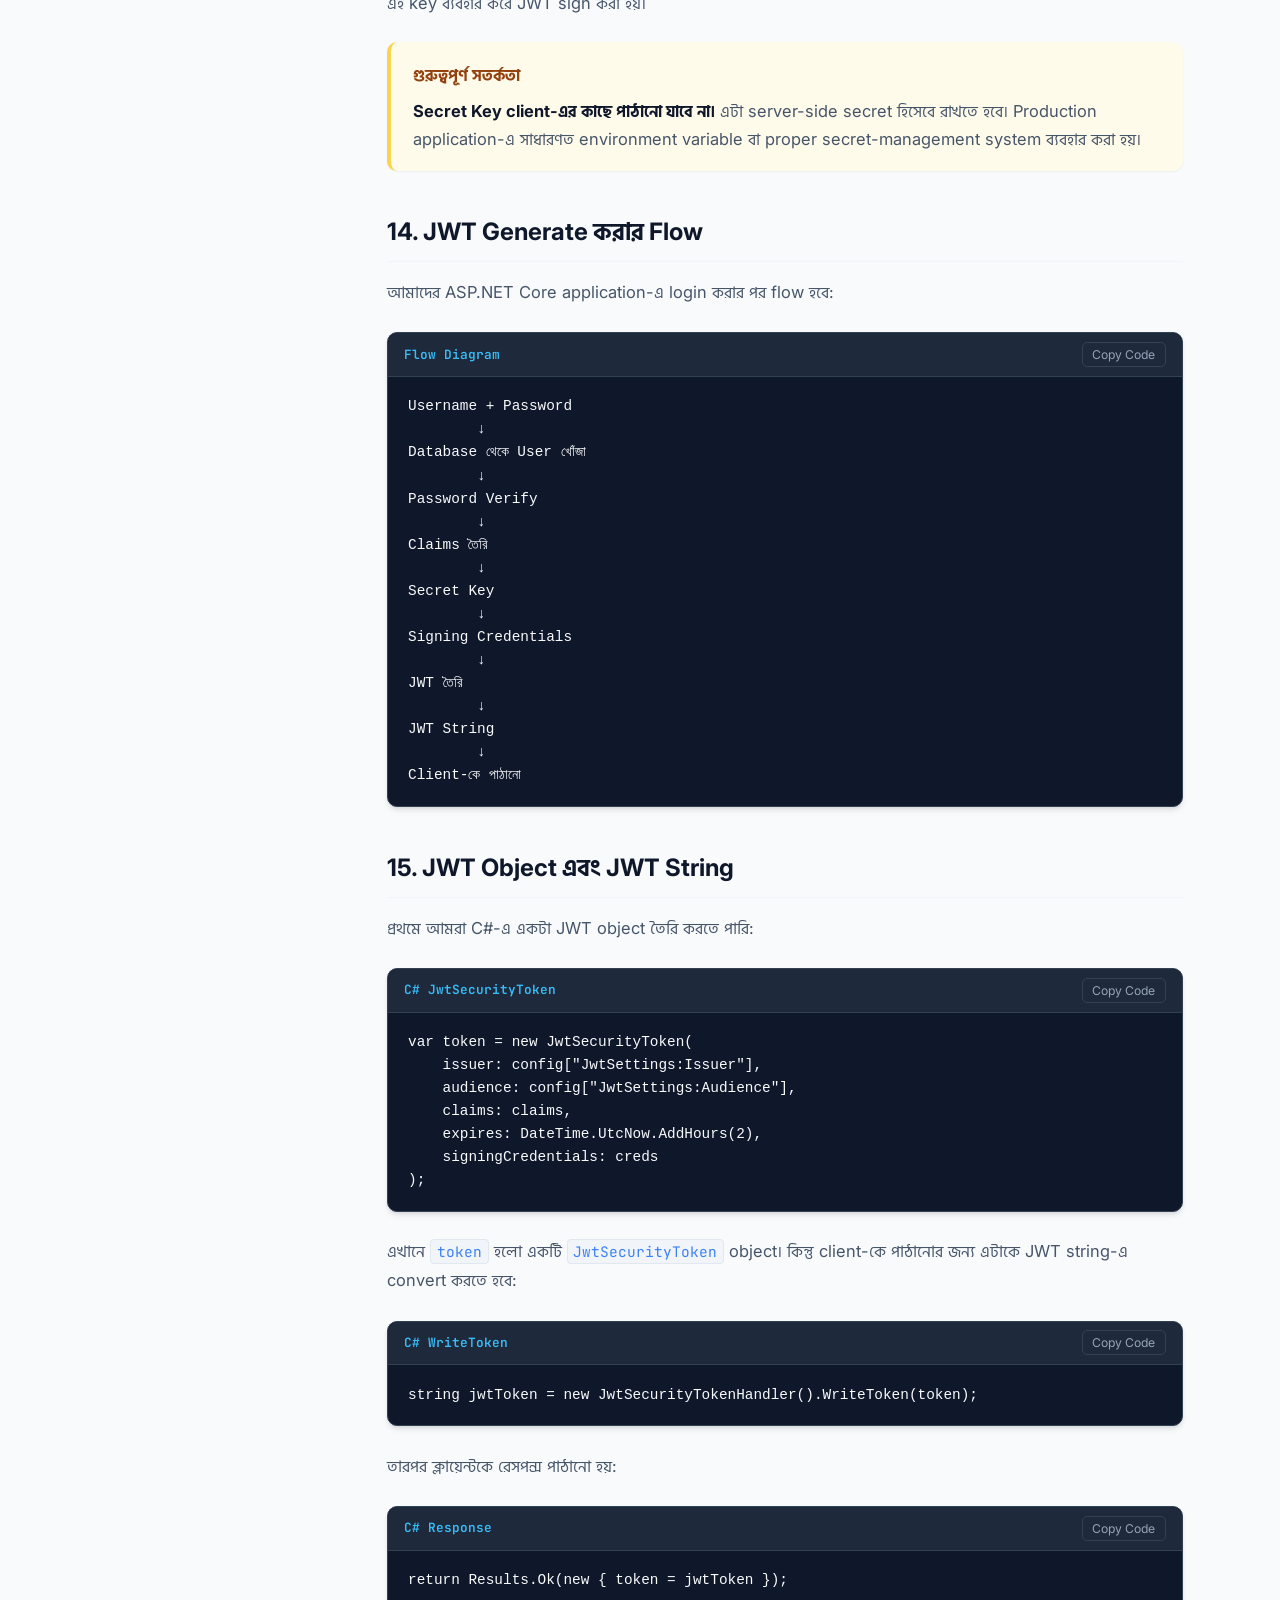
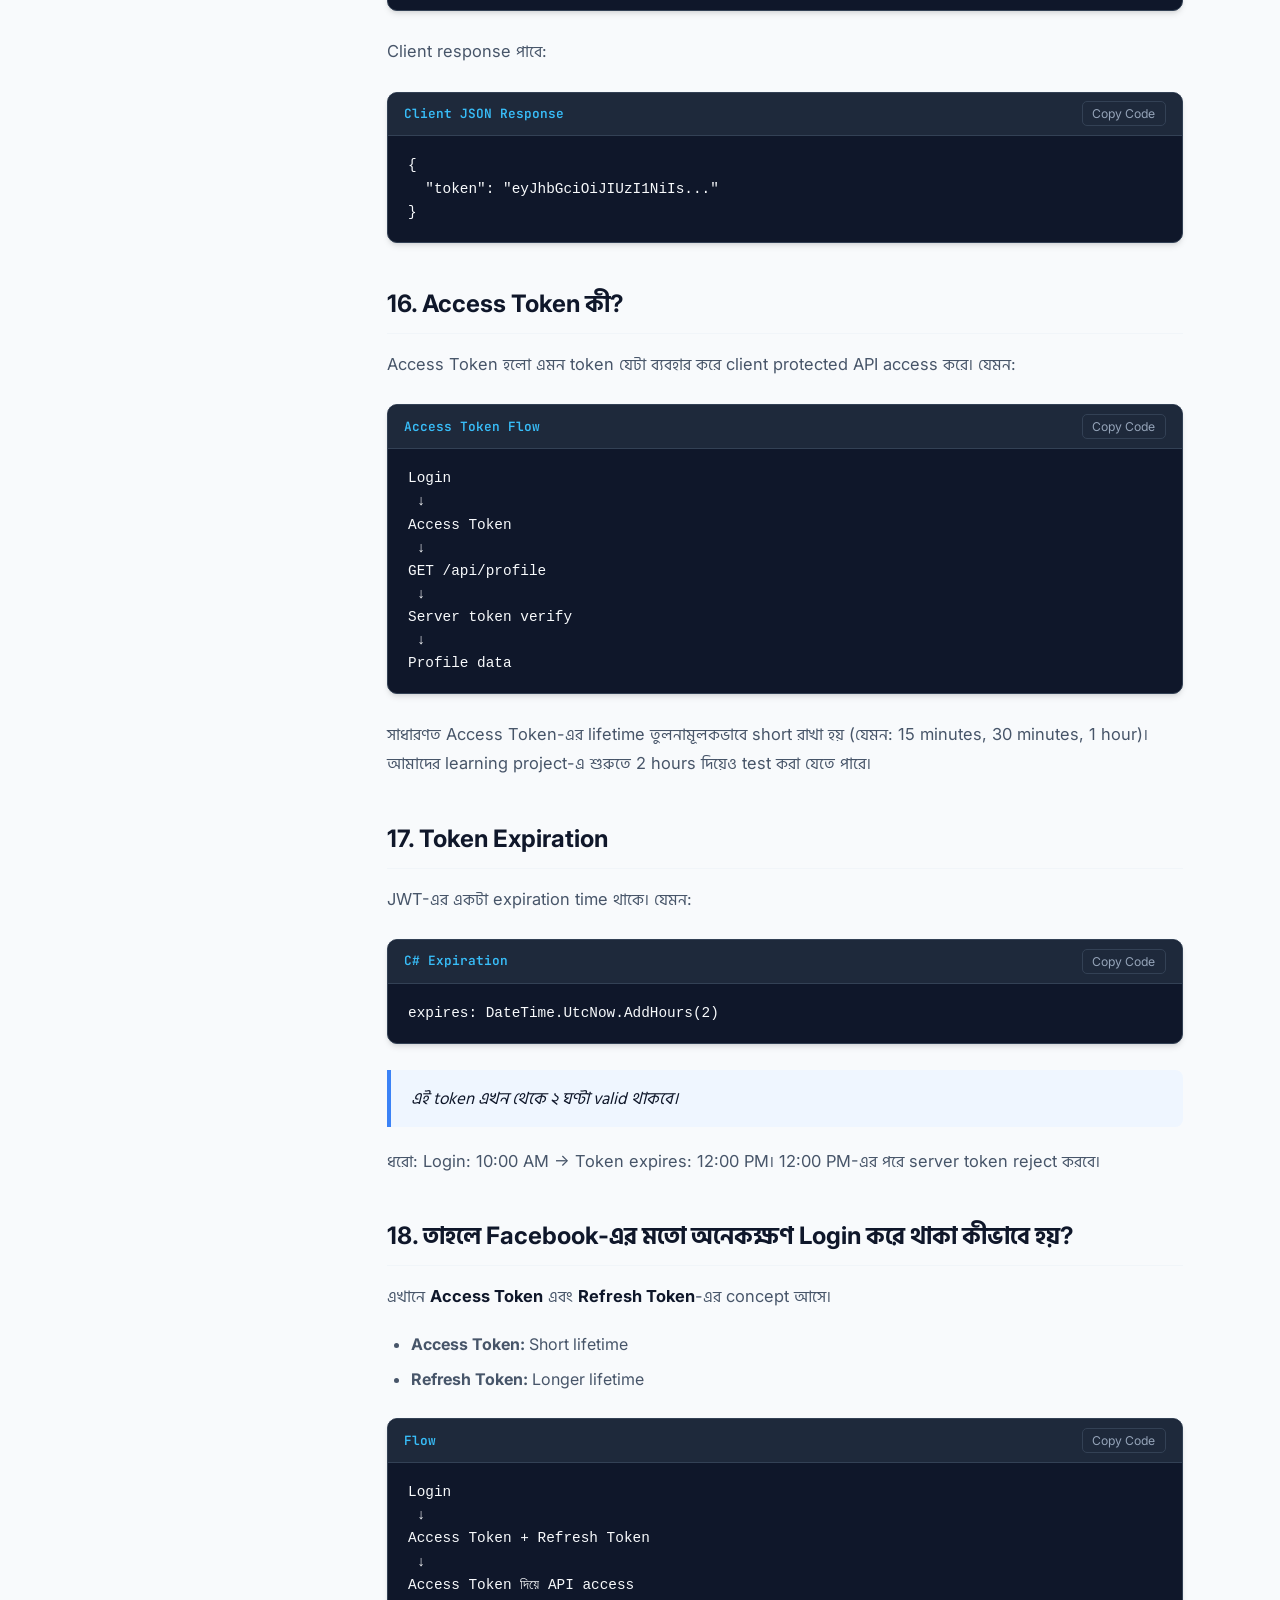
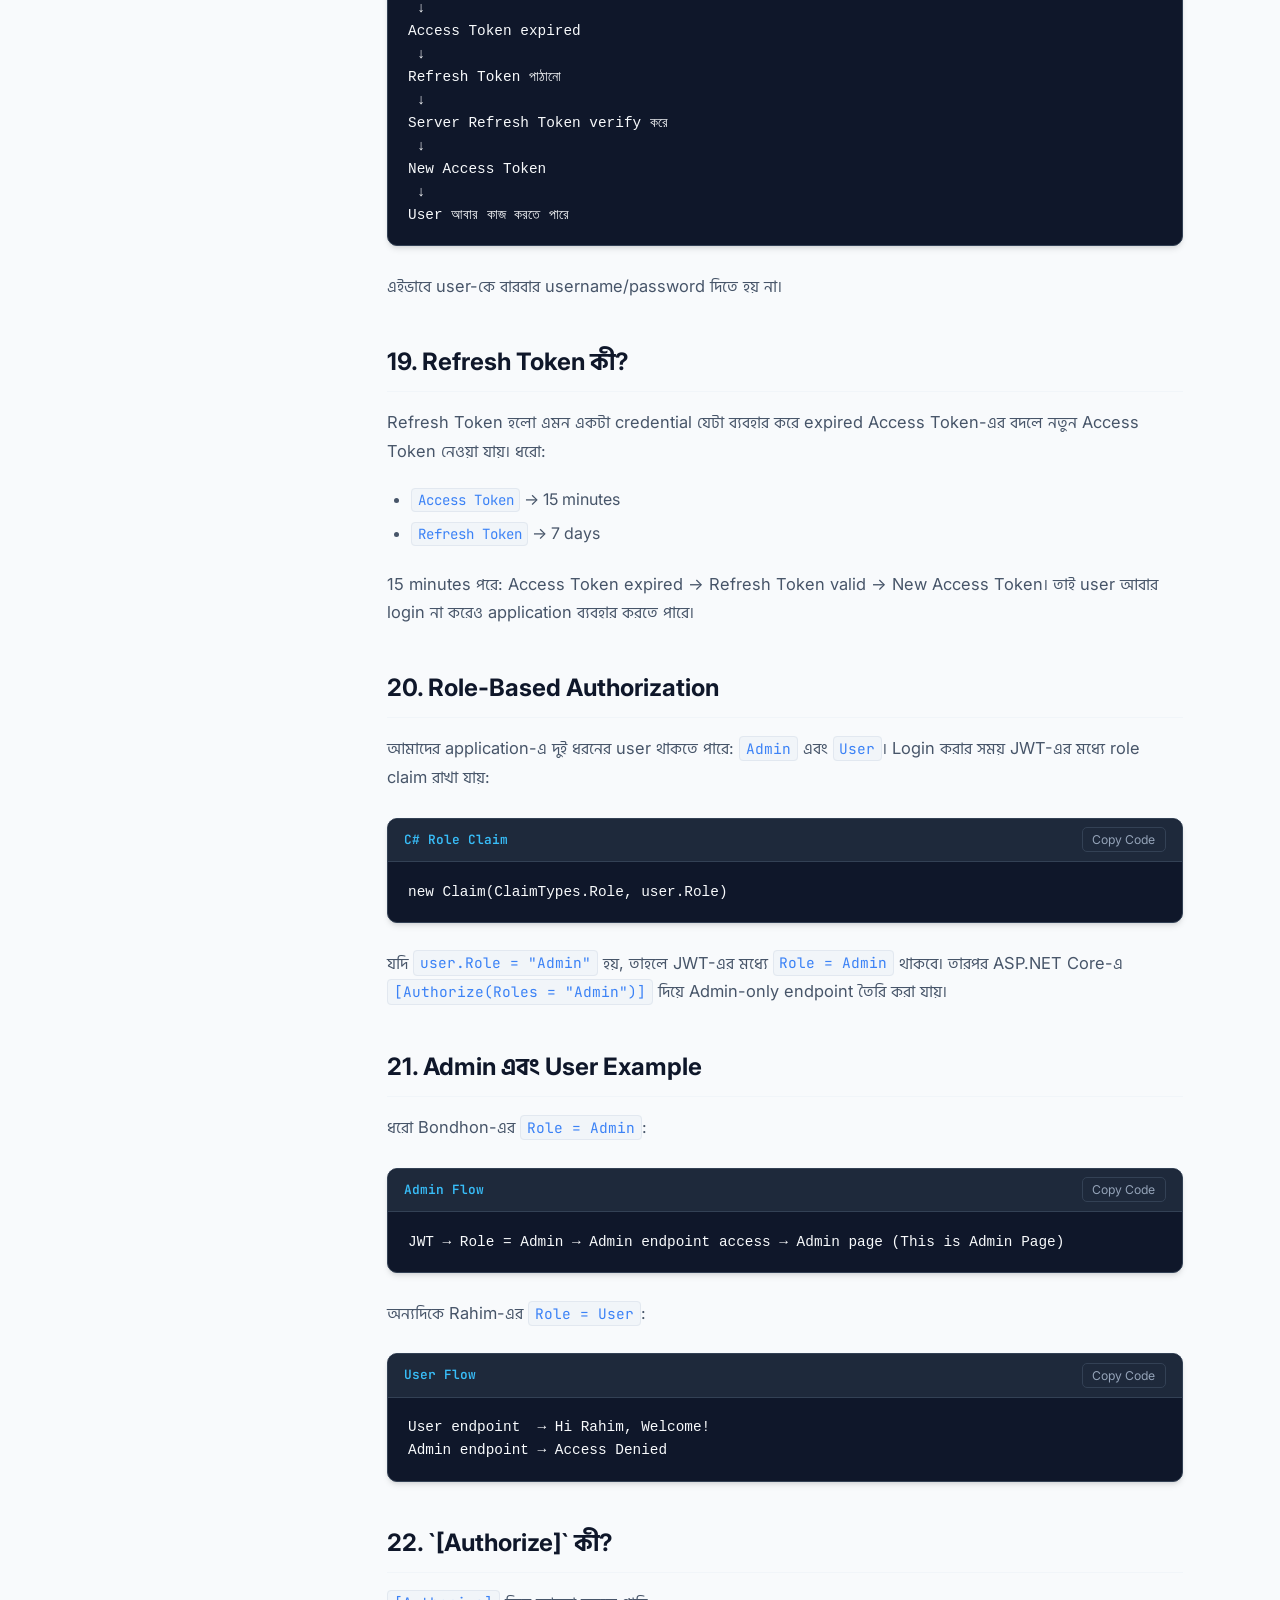
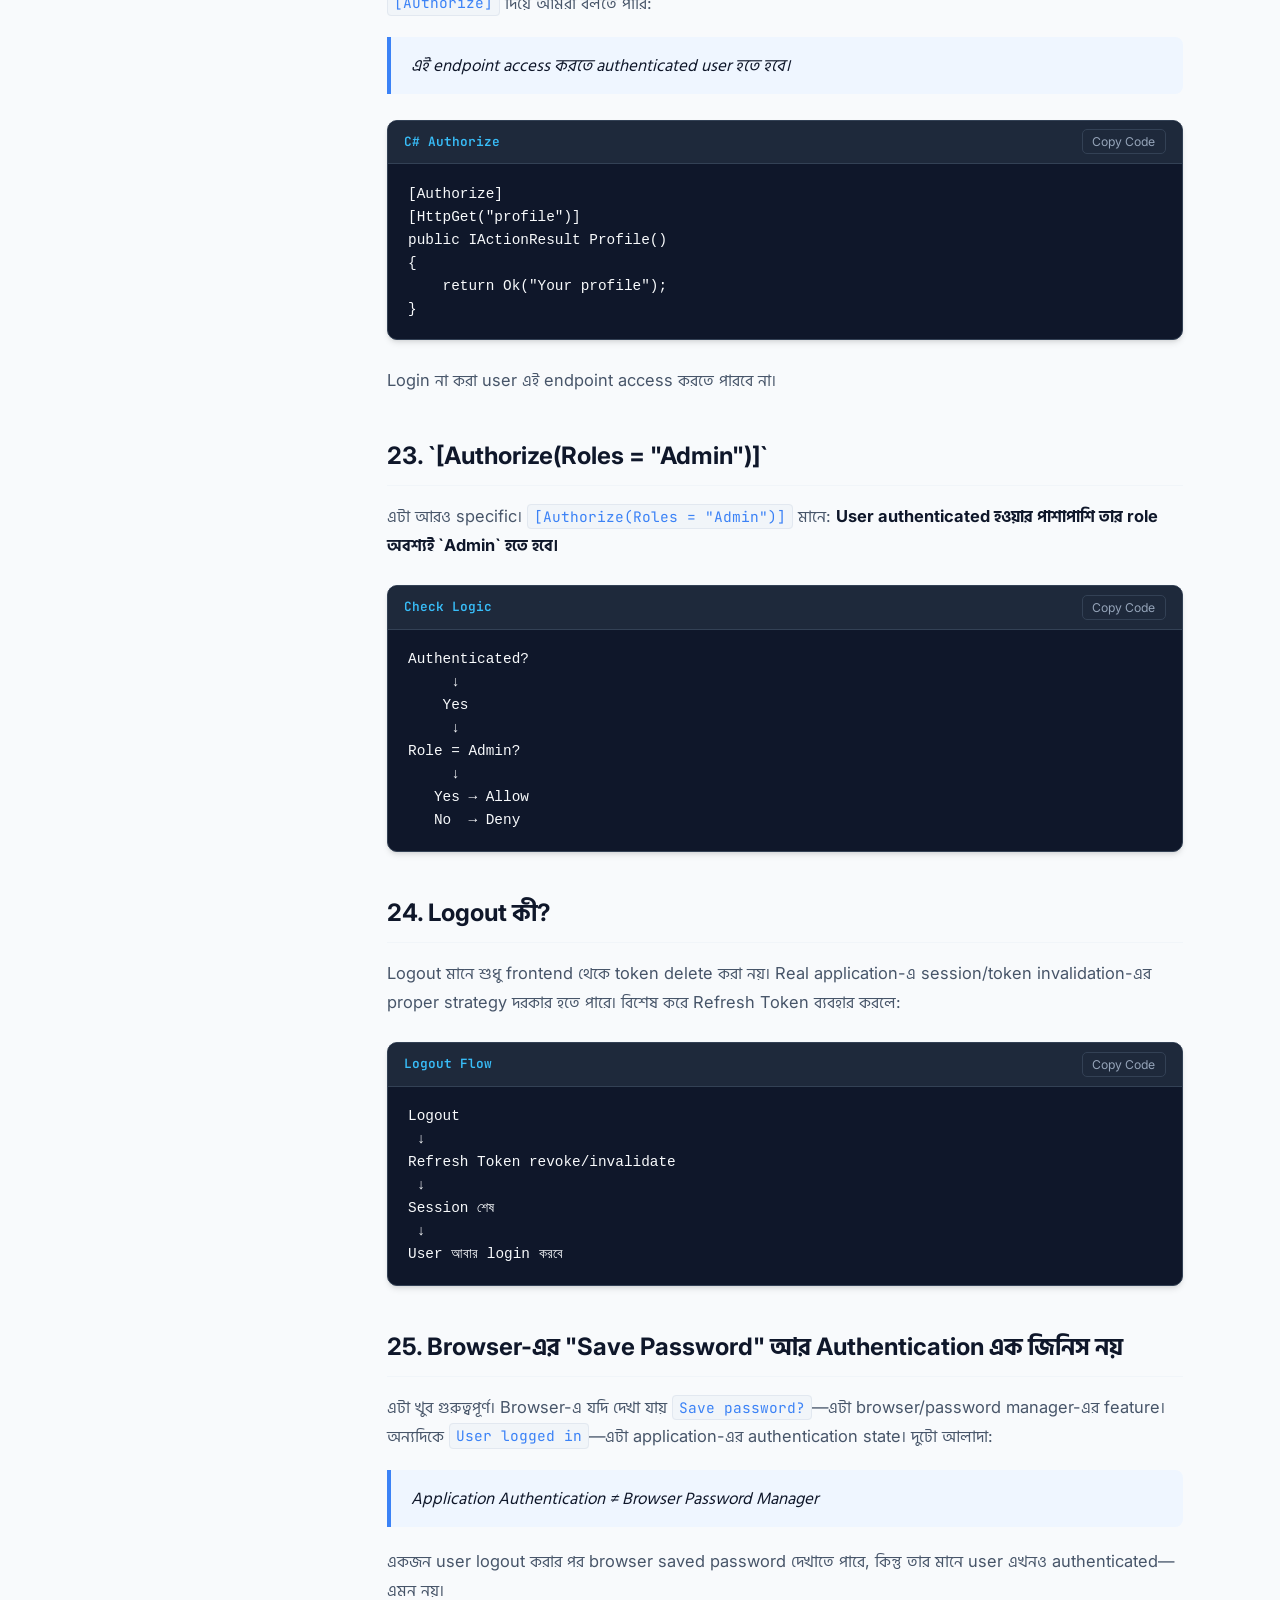
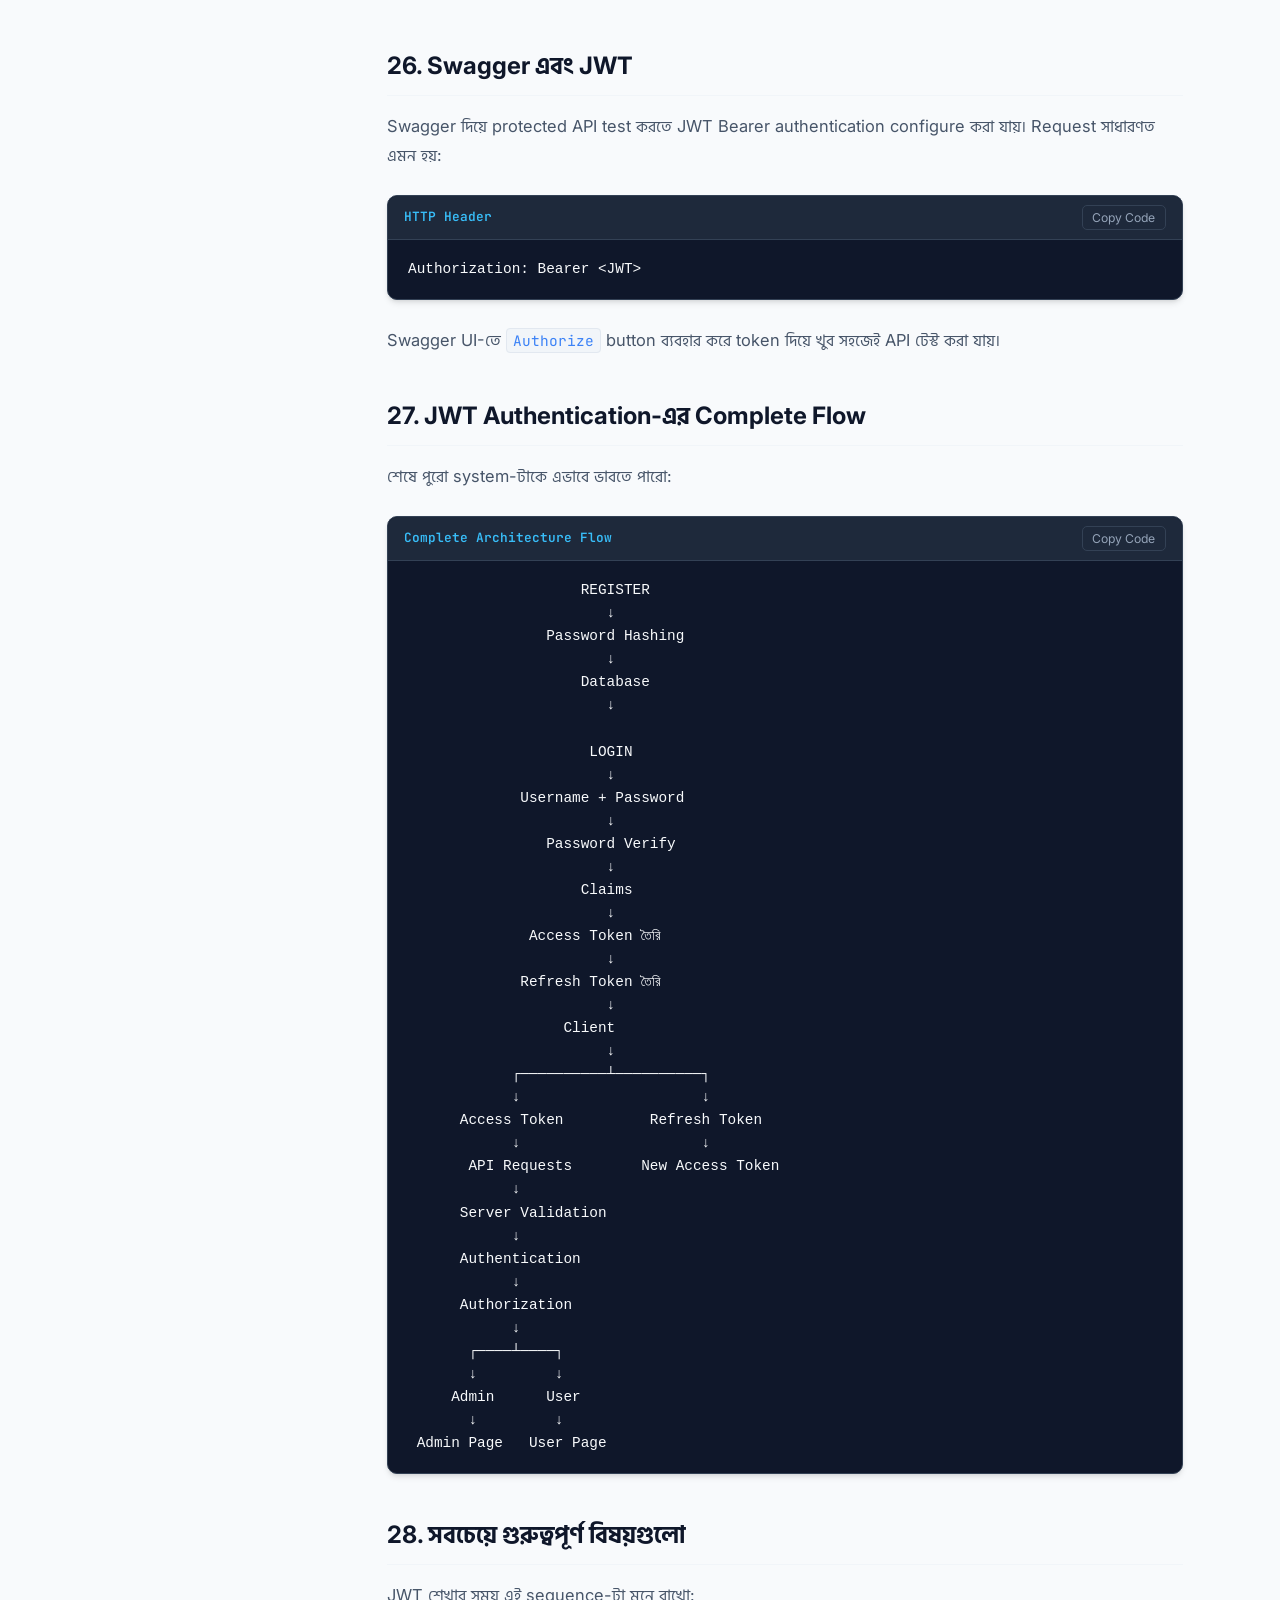
==== commit 347fb9c3: "Update documentation with complete 28-section JWT guide" ====
--- a/jwt-auth-docs/docs/introduction.html
+++ b/jwt-auth-docs/docs/introduction.html
@@ -3,7 +3,7 @@
 <head>
   <meta charset="UTF-8">
   <meta name="viewport" content="width=device-width, initial-scale=1.0">
-  <title>পরিচিতি ও ওভারভিউ | JWT Auth Docs</title>
+  <title>JWT Authentication & Authorization — সম্পূর্ণ গাইড | JWT Auth Docs</title>
   <link rel="stylesheet" href="../css/style.css">
 </head>
 <body>
@@ -53,158 +53,816 @@
     <!-- Left Sidebar -->
     <aside class="docs-sidebar">
       <div class="sidebar-group">
-        <div class="group-title">শুরুর কথা (Getting Started)</div>
+        <div class="group-title">ফাউন্ডেশন (Foundations)</div>
         <ul class="sidebar-nav">
-          <li class="sidebar-item">
-            <a href="introduction.html" class="sidebar-link active">
-              <span>১. পরিচিতি ও ওভারভিউ</span>
-              <span class="sidebar-tag">Intro</span>
-            </a>
-          </li>
+          <li class="sidebar-item"><a href="#section-1" class="sidebar-link"><span>১. Authentication কী?</span></a></li>
+          <li class="sidebar-item"><a href="#section-2" class="sidebar-link"><span>২. Authorization কী?</span></a></li>
+          <li class="sidebar-item"><a href="#section-3" class="sidebar-link"><span>৩. AuthN vs AuthZ পার্থক্য</span></a></li>
         </ul>
       </div>
 
       <div class="sidebar-group">
-        <div class="group-title">কোর কনসেপ্টস (Core Concepts)</div>
+        <div class="group-title">JWT ও স্ট্রাকচার (JWT & Structure)</div>
         <ul class="sidebar-nav">
-          <li class="sidebar-item">
-            <a href="authentication-vs-authorization.html" class="sidebar-link">
-              <span>২. AuthN vs AuthZ</span>
-              <span class="sidebar-tag">Core</span>
-            </a>
-          </li>
-          <li class="sidebar-item">
-            <a href="jwt-structure.html" class="sidebar-link">
-              <span>৩. JWT Structure ও Claims</span>
-              <span class="sidebar-tag">JWT</span>
-            </a>
-          </li>
+          <li class="sidebar-item"><a href="#section-4" class="sidebar-link"><span>৪. JWT কী?</span></a></li>
+          <li class="sidebar-item"><a href="#section-5" class="sidebar-link"><span>৫. JWT কেন দরকার?</span></a></li>
+          <li class="sidebar-item"><a href="#section-6" class="sidebar-link"><span>৬. JWT-এর Structure</span></a></li>
+          <li class="sidebar-item"><a href="#section-7" class="sidebar-link"><span>৭. JWT Header</span></a></li>
+          <li class="sidebar-item"><a href="#section-8" class="sidebar-link"><span>৮. JWT Payload</span></a></li>
+          <li class="sidebar-item"><a href="#section-12" class="sidebar-link"><span>১২. JWT Signature</span></a></li>
+          <li class="sidebar-item"><a href="#section-13" class="sidebar-link"><span>১৩. Secret Key কী?</span></a></li>
         </ul>
       </div>
 
       <div class="sidebar-group">
-        <div class="group-title">ইমপ্লিমেন্টেশন (.NET Web API)</div>
+        <div class="group-title">Claims ও আইডেন্টিটি (Claims)</div>
         <ul class="sidebar-nav">
-          <li class="sidebar-item">
-            <a href="aspnet-core-setup.html" class="sidebar-link">
-              <span>৪. ASP.NET Core Setup</span>
-              <span class="sidebar-tag">API</span>
-            </a>
-          </li>
-          <li class="sidebar-item">
-            <a href="token-generation.html" class="sidebar-link">
-              <span>৫. Token Generation</span>
-              <span class="sidebar-tag">C#</span>
-            </a>
-          </li>
-          <li class="sidebar-item">
-            <a href="role-based-authorization.html" class="sidebar-link">
-              <span>৬. Role Authorization</span>
-              <span class="sidebar-tag">Security</span>
-            </a>
-          </li>
-          <li class="sidebar-item">
-            <a href="refresh-token.html" class="sidebar-link">
-              <span>৭. Refresh Token Flow</span>
-              <span class="sidebar-tag">Auth</span>
-            </a>
-          </li>
+          <li class="sidebar-item"><a href="#section-9" class="sidebar-link"><span>৯. Claim কী?</span></a></li>
+          <li class="sidebar-item"><a href="#section-10" class="sidebar-link"><span>১০. Claim Type কী?</span></a></li>
+          <li class="sidebar-item"><a href="#section-11" class="sidebar-link"><span>১১. Standard ও Custom Claim</span></a></li>
         </ul>
       </div>
+
+      <div class="sidebar-group">
+        <div class="group-title">টোকেন তৈরি (Token Generation)</div>
+        <ul class="sidebar-nav">
+          <li class="sidebar-item"><a href="#section-14" class="sidebar-link"><span>১৪. JWT Generate করার Flow</span></a></li>
+          <li class="sidebar-item"><a href="#section-15" class="sidebar-link"><span>১৫. JWT Object ও String</span></a></li>
+          <li class="sidebar-item"><a href="#section-16" class="sidebar-link"><span>১৬. Access Token কী?</span></a></li>
+          <li class="sidebar-item"><a href="#section-17" class="sidebar-link"><span>১৭. Token Expiration</span></a></li>
+        </ul>
+      </div>
+
+      <div class="sidebar-group">
+        <div class="group-title">সেশন ও রিফ্রেশ টোকেন (Session)</div>
+        <ul class="sidebar-nav">
+          <li class="sidebar-item"><a href="#section-18" class="sidebar-link"><span>১৮. Long Session মেকানিজম</span></a></li>
+          <li class="sidebar-item"><a href="#section-19" class="sidebar-link"><span>১৯. Refresh Token কী?</span></a></li>
+          <li class="sidebar-item"><a href="#section-24" class="sidebar-link"><span>২৪. Logout কী?</span></a></li>
+          <li class="sidebar-item"><a href="#section-25" class="sidebar-link"><span>২৫. Save Password বনাম Auth</span></a></li>
+        </ul>
+      </div>
+
+      <div class="sidebar-group">
+        <div class="group-title">রোল ও অথরাইজেশন (Roles)</div>
+        <ul class="sidebar-nav">
+          <li class="sidebar-item"><a href="#section-20" class="sidebar-link"><span>২০. Role-Based Authorization</span></a></li>
+          <li class="sidebar-item"><a href="#section-21" class="sidebar-link"><span>২১. Admin ও User Example</span></a></li>
+          <li class="sidebar-item"><a href="#section-22" class="sidebar-link"><span>২২. [Authorize] কী?</span></a></li>
+          <li class="sidebar-item"><a href="#section-23" class="sidebar-link"><span>২৩. [Authorize(Roles = "Admin")]</span></a></li>
+        </ul>
+      </div>
+
+      <div class="sidebar-group">
+        <div class="group-title">আর্কিটেকচার ও রেফারেন্স</div>
+        <ul class="sidebar-nav">
+          <li class="sidebar-item"><a href="#section-26" class="sidebar-link"><span>২৬. Swagger এবং JWT</span></a></li>
+          <li class="sidebar-item"><a href="#section-27" class="sidebar-link"><span>২৭. Complete Flow ডায়াগ্রাম</span></a></li>
+          <li class="sidebar-item"><a href="#section-28" class="sidebar-link"><span>২৮. গুরুত্বপূর্ণ বিষয়গুলো</span></a></li>
+          <li class="sidebar-item"><a href="#official-references" class="sidebar-link"><span>🔗 Official References</span></a></li>
+        </ul>
+      </div>
     </aside>
 
-    <!-- Main Content -->
+    <!-- Main Content Area -->
     <main class="docs-content">
       <nav class="breadcrumbs">
         <a href="introduction.html">Docs</a>
         <span class="separator">/</span>
-        <span>শুরুর কথা</span>
-        <span class="separator">/</span>
-        <span style="color: var(--text-primary);">পরিচিতি ও ওভারভিউ</span>
+        <span style="color: var(--text-primary);">JWT Authentication & Authorization</span>
       </nav>
 
       <article class="article-header">
-        <h1 class="article-title">JWT Authentication ও Authorization পরিচিতি</h1>
+        <h1 class="article-title">JWT Authentication & Authorization</h1>
         <div class="article-meta">
           <div class="meta-item">
             <svg width="15" height="15" viewBox="0 0 24 24" fill="none" stroke="currentColor" stroke-width="2"><circle cx="12" cy="12" r="10"></circle><polyline points="12 6 12 12 16 14"></polyline></svg>
-            <span>পড়ার সময়: ৪ মিনিট</span>
+            <span>সম্পূর্ণ ২৮টি বিষয় একত্রে</span>
           </div>
           <div class="meta-item">
-            <svg width="15" height="15" viewBox="0 0 24 24" fill="none" stroke="currentColor" stroke-width="2"><path d="M4 19.5A2.5 2.5 0 0 1 6.5 17H20"></path><path d="M6.5 2H20v20H6.5A2.5 2.5 0 0 1 4 19.5v-15A2.5 2.5 0 0 1 6.5 2z"></path></svg>
-            <span>মডিউল: ০১</span>
+            <svg width="15" height="15" viewBox="0 0 24 24" fill="none" stroke="currentColor" stroke-width="2"><rect x="3" y="11" width="18" height="11" rx="2" ry="2"></rect><path d="M7 11V7a5 5 0 0 1 10 0v4"></path></svg>
+            <span>ASP.NET Core & C#</span>
           </div>
         </div>
       </article>
 
+      <!-- 1. Authentication কী? -->
+      <h2 id="section-1">1. Authentication কী?</h2>
+      <p>Authentication মানে হলো <strong>কোন user সেটা verify করা</strong>।</p>
+      <p>সহজভাবে বললে:</p>
+      <blockquote>"তুমি আসলে কে?"</blockquote>
+      <p>ধরো, তুমি একটা website-এ login করছো:</p>
+
+      <div class="code-block">
+        <div class="code-header">
+          <div class="code-lang-badge">Login Credentials</div>
+          <button class="copy-code-btn">Copy Code</button>
+        </div>
+        <div class="code-content"><pre><code>Username: Bondhon
+Password: ********</code></pre></div>
+      </div>
+
+      <p>Server database থেকে check করবে:</p>
+      <div class="code-block">
+        <div class="code-header">
+          <div class="code-lang-badge">Server Flow</div>
+          <button class="copy-code-btn">Copy Code</button>
+        </div>
+        <div class="code-content"><pre><code>Username ঠিক আছে?
+        ↓
+Password ঠিক আছে?
+        ↓
+হ্যাঁ → User authenticated
+না  → Login failed</code></pre></div>
+      </div>
+
+      <p>অর্থাৎ <strong>Authentication user-এর identity verify করে।</strong></p>
+
+      <div class="callout callout-realworld">
+        <div class="callout-title">Real-life example</div>
+        <div class="callout-body">
+          <p>ধরো তুমি university-তে ঢুকতে গেলে security guard তোমার ID card দেখলো। সে check করছে: <em>"তুমি আসলেই এই university-এর student কি না?"</em> এটাই Authentication-এর মতো।</p>
+        </div>
+      </div>
+
+      <!-- 2. Authorization কী? -->
+      <h2 id="section-2">2. Authorization কী?</h2>
+      <p>Authentication-এর পর আসে Authorization। Authorization-এর প্রশ্ন হলো:</p>
+      <blockquote>"তুমি কী কী করতে পারবে?"</blockquote>
+      <p>ধরো দুইজন user আছে:</p>
+      <div class="code-block">
+        <div class="code-header">
+          <div class="code-lang-badge">Users</div>
+          <button class="copy-code-btn">Copy Code</button>
+        </div>
+        <div class="code-content"><pre><code>Bondhon → Admin
+Rahim   → User</code></pre></div>
+      </div>
+
+      <p>দুজনই successfully login করতে পারবে। কিন্তু:</p>
+      <div class="code-block">
+        <div class="code-header">
+          <div class="code-lang-badge">Permissions</div>
+          <button class="copy-code-btn">Copy Code</button>
+        </div>
+        <div class="code-content"><pre><code>Admin
+→ User delete করতে পারবে
+→ Admin page দেখতে পারবে
+→ User manage করতে পারবে
+
+User
+→ নিজের profile দেখতে পারবে
+→ নিজের information update করতে পারবে
+→ Admin page দেখতে পারবে না</code></pre></div>
+      </div>
+      <p>এটাই Authorization।</p>
+
       <div class="callout callout-concept">
-        <div class="callout-title">
-          <svg width="18" height="18" viewBox="0 0 24 24" fill="none" stroke="currentColor" stroke-width="2"><circle cx="12" cy="12" r="10"></circle><line x1="12" y1="16" x2="12" y2="12"></line><line x1="12" y1="8" x2="12.01" y2="8"></line></svg>
-          স্বাগতম! কেন এই ডকুমেন্টেশন?
-        </div>
+        <div class="callout-title">সহজভাবে</div>
         <div class="callout-body">
-          <p>ওয়েব ডেভেলপমেন্টে বিশেষ করে আধুনিক Backend ও RESTful API তৈরিতে <strong>Authentication</strong> এবং <strong>Authorization</strong> সবচেয়ে ক্রুশিয়াল পার্ট। কিন্তু অনলাইনে বেশিরভাগ টিউটোরিয়াল হয় অতিরিক্ত অ্যাকাডেমিক, নয়তো জটিল ভাষায় লেখা।</p>
-          <p>এই ডকুমেন্টেশনের উদ্দেশ্য খুব সিম্পল: একজন সিএসই স্টুডেন্ট বা ডেভেলপার যেভাবে তার ফ্রেন্ডকে কোনো জটিল কনসেপ্ট সহজে বাংলায় বুঝিয়ে দেয়, ঠিক সেভাবেই আমরা শুরু থেকে শেষ পর্যন্ত পুরো সিকিউরিটি আর্কিটেকচার শিখব।</p>
-        </div>
-      </div>
-
-      <h2>আমরা কী কী শিখব?</h2>
-      <p>আমরা ধাপে ধাপে একদম ফাউন্ডেশন থেকে শুরু করে প্রোডাকশন-লেভেলের ইমপ্লিমেন্টেশন পর্যন্ত কভার করব:</p>
-
+          <p><strong>Authentication</strong> → তুমি কে?<br><strong>Authorization</strong> → তুমি কী করতে পারবে?</p>
+        </div>
+      </div>
+
+      <!-- 3. Authentication এবং Authorization-এর পার্থক্য -->
+      <h2 id="section-3">3. Authentication এবং Authorization-এর পার্থক্য</h2>
+      <table>
+        <thead>
+          <tr>
+            <th>বিষয়</th>
+            <th>Authentication</th>
+            <th>Authorization</th>
+          </tr>
+        </thead>
+        <tbody>
+          <tr>
+            <td><strong>কাজ</strong></td>
+            <td>User-এর identity verify করা</td>
+            <td>Permission check করা</td>
+          </tr>
+          <tr>
+            <td><strong>প্রশ্ন</strong></td>
+            <td>তুমি কে?</td>
+            <td>তুমি কী করতে পারবে?</td>
+          </tr>
+          <tr>
+            <td><strong>Example</strong></td>
+            <td>Login</td>
+            <td>Admin page access</td>
+          </tr>
+          <tr>
+            <td><strong>কখন হয়</strong></td>
+            <td>সাধারণত আগে</td>
+            <td>Authentication-এর পরে</td>
+          </tr>
+        </tbody>
+      </table>
+
+      <div class="code-block">
+        <div class="code-header">
+          <div class="code-lang-badge">Flow</div>
+          <button class="copy-code-btn">Copy Code</button>
+        </div>
+        <div class="code-content"><pre><code>Login
+  ↓
+Authentication
+  ↓
+User কে জানা গেল
+  ↓
+Authorization
+  ↓
+User কী করতে পারবে সেটা check</code></pre></div>
+      </div>
+
+      <!-- 4. JWT কী? -->
+      <h2 id="section-4">4. JWT কী?</h2>
+      <p>JWT-এর full form হলো: <strong>JSON Web Token</strong></p>
+      <p>JWT হলো এমন একটা token format, যেটা ব্যবহার করে client এবং server-এর মধ্যে user-এর authentication information securely পাঠানো যায়।</p>
+      <p>সহজভাবে ধরো:</p>
+      <div class="code-block">
+        <div class="code-header">
+          <div class="code-lang-badge">JWT Lifecycle</div>
+          <button class="copy-code-btn">Copy Code</button>
+        </div>
+        <div class="code-content"><pre><code>User login করলো
+       ↓
+Server username/password verify করলো
+       ↓
+Server একটা JWT তৈরি করলো
+       ↓
+Client JWT সংরক্ষণ করলো
+       ↓
+পরের protected request-এ JWT পাঠালো
+       ↓
+Server JWT verify করলো
+       ↓
+User-এর request accept করলো</code></pre></div>
+      </div>
+
+      <!-- 5. JWT কেন দরকার? -->
+      <h2 id="section-5">5. JWT কেন দরকার?</h2>
+      <p>ধরো তুমি login করেছো। তারপর তুমি request করলে:</p>
+      <div class="code-block">
+        <div class="code-header">
+          <div class="code-lang-badge">HTTP Request</div>
+          <button class="copy-code-btn">Copy Code</button>
+        </div>
+        <div class="code-content"><pre><code>GET /api/profile</code></pre></div>
+      </div>
+      <p>Server কীভাবে জানবে যে এই request Bondhon-এর? প্রতিবার তো আবার Username এবং Password পাঠানো উচিত না। তাই login-এর পরে server একটা token দেয়।</p>
+      <div class="code-block">
+        <div class="code-header">
+          <div class="code-lang-badge">Flow</div>
+          <button class="copy-code-btn">Copy Code</button>
+        </div>
+        <div class="code-content"><pre><code>Login
+ ↓
+JWT
+ ↓
+পরের request-এ JWT
+ ↓
+Server বুঝতে পারে user authenticated</code></pre></div>
+      </div>
+
+      <!-- 6. JWT-এর Structure -->
+      <h2 id="section-6">6. JWT-এর Structure</h2>
+      <p>একটা JWT সাধারণত তিনটা অংশ নিয়ে তৈরি:</p>
+      <blockquote>Header.Payload.Signature</blockquote>
+      <p>তিনটা অংশ <code>.</code> দিয়ে separated থাকে:</p>
+      <div class="code-block">
+        <div class="code-header">
+          <div class="code-lang-badge">Token Structure</div>
+          <button class="copy-code-btn">Copy Code</button>
+        </div>
+        <div class="code-content"><pre><code>xxxxx.yyyyy.zzzzz</code></pre></div>
+      </div>
+      <p>তিনটি অংশ হলো: <strong>1. Header</strong>, <strong>2. Payload</strong>, <strong>3. Signature</strong>।</p>
+
+      <!-- 7. JWT Header -->
+      <h2 id="section-7">7. JWT Header</h2>
+      <p>Header-এ token সম্পর্কে কিছু information থাকে। উদাহরণ:</p>
+      <div class="code-block">
+        <div class="code-header">
+          <div class="code-lang-badge">JSON</div>
+          <button class="copy-code-btn">Copy Code</button>
+        </div>
+        <div class="code-content"><pre><code>{
+  "alg": "HS256",
+  "typ": "JWT"
+}</code></pre></div>
+      </div>
+      <p>এখানে:</p>
       <ul>
-        <li><strong>Authentication vs Authorization:</strong> পরিচয় যাচাই আর পারমিশন চেক করার ভেতরকার ফান্ডামেন্টাল পার্থক্য।</li>
-        <li><strong>JWT (JSON Web Token) Deep Dive:</strong> টোকেনের ভেতরের তিনটি অংশ—Header, Payload ও Signature কীভাবে ক্রিপ্টোগ্রাফিক্যালি কাজ করে।</li>
-        <li><strong>Claims & Identity:</strong> User ID, Role বা পারমিশন কীভাবে টোকেনের ভেতরে Claim আকারে সুরক্ষিত রাখতে হয়।</li>
-        <li><strong>ASP.NET Core Web API Integration:</strong> <code>Program.cs</code> ফাইলে Dependency Injection ও Middleware কনফিগার করা।</li>
-        <li><strong>Controller & Token Generation:</strong> Login DTO ভ্যালিডেশন এবং ক্লায়েন্টে সুরক্ষিত টোকেন রিটার্ন করা।</li>
-        <li><strong>Role-based Authorization:</strong> <code>[Authorize(Roles = "Admin")]</code> দিয়ে সুরক্ষিত Endpoint বানানো।</li>
-        <li><strong>Refresh Token মেকানিজম:</strong> Access Token এক্সপায়ার হলে বারবার লগইন ছাড়া সেশন সচল রাখার বেস্ট প্র্যাকটিস।</li>
+        <li><code>alg</code> → কোন algorithm দিয়ে token sign করা হয়েছে। আমাদের project-এ আমরা ব্যবহার করতে পারি: <code>HMAC-SHA256</code>।</li>
+        <li><code>typ</code> → Token-এর type (JWT)।</li>
       </ul>
 
-      <h2>প্রতিটি টপিকের ফরম্যাট</h2>
-      <p>পুরো গাইডে প্রতিটি চ্যাপ্টার একই ধারাবাহিক ৮টি ধাপে সাজানো হয়েছে যাতে পড়তে সুবিধা হয়:</p>
-
+      <!-- 8. JWT Payload -->
+      <h2 id="section-8">8. JWT Payload</h2>
+      <p>Payload হলো JWT-এর সবচেয়ে গুরুত্বপূর্ণ অংশগুলোর একটি। এখানে claims থাকে। যেমন:</p>
+      <div class="code-block">
+        <div class="code-header">
+          <div class="code-lang-badge">JSON Payload</div>
+          <button class="copy-code-btn">Copy Code</button>
+        </div>
+        <div class="code-content"><pre><code>{
+  "nameid": "10",
+  "unique_name": "Bondhon",
+  "role": "Admin"
+}</code></pre></div>
+      </div>
+      <p>এখানে: <code>nameid</code> → User ID, <code>unique_name</code> → Username, <code>role</code> → User-এর role। এছাড়াও token-এর expiration, issuer, audience ইত্যাদি information থাকতে পারে।</p>
+
+      <!-- 9. Claim কী? -->
+      <h2 id="section-9">9. Claim কী?</h2>
+      <p>Claim হলো <strong>user সম্পর্কে কোনো information বা statement</strong>। যেমন:</p>
+      <div class="code-block">
+        <div class="code-header">
+          <div class="code-lang-badge">Claims Info</div>
+          <button class="copy-code-btn">Copy Code</button>
+        </div>
+        <div class="code-content"><pre><code>User ID = 10
+Username = Bondhon
+Role = Admin</code></pre></div>
+      </div>
+      <p>এগুলো আলাদা আলাদা claim হতে পারে। C#-এ:</p>
+      <div class="code-block">
+        <div class="code-header">
+          <div class="code-lang-badge">C#</div>
+          <button class="copy-code-btn">Copy Code</button>
+        </div>
+        <div class="code-content"><pre><code>new Claim(ClaimTypes.NameIdentifier, user.Id.ToString())
+
+new Claim(ClaimTypes.Name, user.UserName)
+
+new Claim(ClaimTypes.Role, user.Role)</code></pre></div>
+      </div>
+      <p>এখানে: <code>NameIdentifier</code> → User ID, <code>Name</code> → Username, <code>Role</code> → User Role।</p>
+      <blockquote>Claim হলো JWT-এর মধ্যে রাখা user-এর কোনো একটা information।</blockquote>
+
+      <!-- 10. Claim Type কী? -->
+      <h2 id="section-10">10. Claim Type কী?</h2>
+      <p>Claim-এর একটা <strong>Type</strong> এবং একটা <strong>Value</strong> থাকে। যেমন:</p>
+      <div class="code-block">
+        <div class="code-header">
+          <div class="code-lang-badge">C#</div>
+          <button class="copy-code-btn">Copy Code</button>
+        </div>
+        <div class="code-content"><pre><code>new Claim(ClaimTypes.Role, "Admin")</code></pre></div>
+      </div>
+      <p>এখানে: <code>Type</code> → Role, <code>Value</code> → Admin। অর্থাৎ: <code>Role = Admin</code>।</p>
+
+      <!-- 11. Standard Claim এবং Custom Claim -->
+      <h2 id="section-11">11. Standard Claim এবং Custom Claim</h2>
+      <p>.NET কিছু standard claim type দেয়। যেমন:</p>
+      <div class="code-block">
+        <div class="code-header">
+          <div class="code-lang-badge">C# Standard Claims</div>
+          <button class="copy-code-btn">Copy Code</button>
+        </div>
+        <div class="code-content"><pre><code>ClaimTypes.Name
+ClaimTypes.NameIdentifier
+ClaimTypes.Role
+ClaimTypes.Email</code></pre></div>
+      </div>
+      <p>তুমি নিজের custom claim-ও বানাতে পারো:</p>
+      <div class="code-block">
+        <div class="code-header">
+          <div class="code-lang-badge">C# Custom Claims</div>
+          <button class="copy-code-btn">Copy Code</button>
+        </div>
+        <div class="code-content"><pre><code>new Claim("Department", "CSE")
+new Claim("Permission", "DeleteUser")</code></pre></div>
+      </div>
+
+      <!-- 12. JWT Signature -->
+      <h2 id="section-12">12. JWT Signature</h2>
+      <p>JWT-এর third part হলো Signature:</p>
+      <div class="code-block">
+        <div class="code-header">
+          <div class="code-lang-badge">Signature Location</div>
+          <button class="copy-code-btn">Copy Code</button>
+        </div>
+        <div class="code-content"><pre><code>Header.Payload.Signature
+               ↑
+            Signature</code></pre></div>
+      </div>
+      <p>Signature তৈরি করার সময় secret key এবং একটা algorithm ব্যবহার করা হয়:</p>
+      <div class="code-block">
+        <div class="code-header">
+          <div class="code-lang-badge">Signature Generation</div>
+          <button class="copy-code-btn">Copy Code</button>
+        </div>
+        <div class="code-content"><pre><code>Secret Key
+    +
+HMAC-SHA256
+    +
+Header + Payload
+    ↓
+Signature</code></pre></div>
+      </div>
+      <p>Signature-এর উদ্দেশ্য হলো <strong>token-এর information পরিবর্তন করা হয়েছে কি না সেটা verify করা</strong>।</p>
+
+      <!-- 13. Secret Key কী? -->
+      <h2 id="section-13">13. Secret Key কী?</h2>
+      <p>Secret Key হলো server-এর কাছে থাকা একটা secret value। যেমন: <code>MyVeryLongSecretKey123456</code></p>
+      <p>এই key ব্যবহার করে JWT sign করা হয়।</p>
+      <div class="callout callout-mistake">
+        <div class="callout-title">গুরুত্বপূর্ণ সতর্কতা</div>
+        <div class="callout-body">
+          <p><strong>Secret Key client-এর কাছে পাঠানো যাবে না।</strong> এটা server-side secret হিসেবে রাখতে হবে। Production application-এ সাধারণত environment variable বা proper secret-management system ব্যবহার করা হয়।</p>
+        </div>
+      </div>
+
+      <!-- 14. JWT Generate করার Flow -->
+      <h2 id="section-14">14. JWT Generate করার Flow</h2>
+      <p>আমাদের ASP.NET Core application-এ login করার পর flow হবে:</p>
+      <div class="code-block">
+        <div class="code-header">
+          <div class="code-lang-badge">Flow Diagram</div>
+          <button class="copy-code-btn">Copy Code</button>
+        </div>
+        <div class="code-content"><pre><code>Username + Password
+        ↓
+Database থেকে User খোঁজা
+        ↓
+Password Verify
+        ↓
+Claims তৈরি
+        ↓
+Secret Key
+        ↓
+Signing Credentials
+        ↓
+JWT তৈরি
+        ↓
+JWT String
+        ↓
+Client-কে পাঠানো</code></pre></div>
+      </div>
+
+      <!-- 15. JWT Object এবং JWT String -->
+      <h2 id="section-15">15. JWT Object এবং JWT String</h2>
+      <p>প্রথমে আমরা C#-এ একটা JWT object তৈরি করতে পারি:</p>
+      <div class="code-block">
+        <div class="code-header">
+          <div class="code-lang-badge">C# JwtSecurityToken</div>
+          <button class="copy-code-btn">Copy Code</button>
+        </div>
+        <div class="code-content"><pre><code>var token = new JwtSecurityToken(
+    issuer: config["JwtSettings:Issuer"],
+    audience: config["JwtSettings:Audience"],
+    claims: claims,
+    expires: DateTime.UtcNow.AddHours(2),
+    signingCredentials: creds
+);</code></pre></div>
+      </div>
+      <p>এখানে <code>token</code> হলো একটি <code>JwtSecurityToken</code> object। কিন্তু client-কে পাঠানোর জন্য এটাকে JWT string-এ convert করতে হবে:</p>
+      <div class="code-block">
+        <div class="code-header">
+          <div class="code-lang-badge">C# WriteToken</div>
+          <button class="copy-code-btn">Copy Code</button>
+        </div>
+        <div class="code-content"><pre><code>string jwtToken = new JwtSecurityTokenHandler().WriteToken(token);</code></pre></div>
+      </div>
+      <p>তারপর ক্লায়েন্টকে রেসপন্স পাঠানো হয়:</p>
+      <div class="code-block">
+        <div class="code-header">
+          <div class="code-lang-badge">C# Response</div>
+          <button class="copy-code-btn">Copy Code</button>
+        </div>
+        <div class="code-content"><pre><code>return Results.Ok(new { token = jwtToken });</code></pre></div>
+      </div>
+      <p>Client response পাবে:</p>
+      <div class="code-block">
+        <div class="code-header">
+          <div class="code-lang-badge">Client JSON Response</div>
+          <button class="copy-code-btn">Copy Code</button>
+        </div>
+        <div class="code-content"><pre><code>{
+  "token": "eyJhbGciOiJIUzI1NiIs..."
+}</code></pre></div>
+      </div>
+
+      <!-- 16. Access Token কী? -->
+      <h2 id="section-16">16. Access Token কী?</h2>
+      <p>Access Token হলো এমন token যেটা ব্যবহার করে client protected API access করে। যেমন:</p>
+      <div class="code-block">
+        <div class="code-header">
+          <div class="code-lang-badge">Access Token Flow</div>
+          <button class="copy-code-btn">Copy Code</button>
+        </div>
+        <div class="code-content"><pre><code>Login
+ ↓
+Access Token
+ ↓
+GET /api/profile
+ ↓
+Server token verify
+ ↓
+Profile data</code></pre></div>
+      </div>
+      <p>সাধারণত Access Token-এর lifetime তুলনামূলকভাবে short রাখা হয় (যেমন: 15 minutes, 30 minutes, 1 hour)। আমাদের learning project-এ শুরুতে 2 hours দিয়েও test করা যেতে পারে।</p>
+
+      <!-- 17. Token Expiration -->
+      <h2 id="section-17">17. Token Expiration</h2>
+      <p>JWT-এর একটা expiration time থাকে। যেমন:</p>
+      <div class="code-block">
+        <div class="code-header">
+          <div class="code-lang-badge">C# Expiration</div>
+          <button class="copy-code-btn">Copy Code</button>
+        </div>
+        <div class="code-content"><pre><code>expires: DateTime.UtcNow.AddHours(2)</code></pre></div>
+      </div>
+      <blockquote>এই token এখন থেকে ২ ঘণ্টা valid থাকবে।</blockquote>
+      <p>ধরো: Login: 10:00 AM → Token expires: 12:00 PM। 12:00 PM-এর পরে server token reject করবে।</p>
+
+      <!-- 18. Facebook-এর মতো অনেকক্ষণ Login -->
+      <h2 id="section-18">18. তাহলে Facebook-এর মতো অনেকক্ষণ Login করে থাকা কীভাবে হয়?</h2>
+      <p>এখানে <strong>Access Token</strong> এবং <strong>Refresh Token</strong>-এর concept আসে।</p>
+      <ul>
+        <li><strong>Access Token:</strong> Short lifetime</li>
+        <li><strong>Refresh Token:</strong> Longer lifetime</li>
+      </ul>
+      <div class="code-block">
+        <div class="code-header">
+          <div class="code-lang-badge">Flow</div>
+          <button class="copy-code-btn">Copy Code</button>
+        </div>
+        <div class="code-content"><pre><code>Login
+ ↓
+Access Token + Refresh Token
+ ↓
+Access Token দিয়ে API access
+ ↓
+Access Token expired
+ ↓
+Refresh Token পাঠানো
+ ↓
+Server Refresh Token verify করে
+ ↓
+New Access Token
+ ↓
+User আবার কাজ করতে পারে</code></pre></div>
+      </div>
+      <p>এইভাবে user-কে বারবার username/password দিতে হয় না।</p>
+
+      <!-- 19. Refresh Token কী? -->
+      <h2 id="section-19">19. Refresh Token কী?</h2>
+      <p>Refresh Token হলো এমন একটা credential যেটা ব্যবহার করে expired Access Token-এর বদলে নতুন Access Token নেওয়া যায়। ধরো:</p>
+      <ul>
+        <li><code>Access Token</code> → 15 minutes</li>
+        <li><code>Refresh Token</code> → 7 days</li>
+      </ul>
+      <p>15 minutes পরে: Access Token expired → Refresh Token valid → New Access Token। তাই user আবার login না করেও application ব্যবহার করতে পারে।</p>
+
+      <!-- 20. Role-Based Authorization -->
+      <h2 id="section-20">20. Role-Based Authorization</h2>
+      <p>আমাদের application-এ দুই ধরনের user থাকতে পারে: <code>Admin</code> এবং <code>User</code>। Login করার সময় JWT-এর মধ্যে role claim রাখা যায়:</p>
+      <div class="code-block">
+        <div class="code-header">
+          <div class="code-lang-badge">C# Role Claim</div>
+          <button class="copy-code-btn">Copy Code</button>
+        </div>
+        <div class="code-content"><pre><code>new Claim(ClaimTypes.Role, user.Role)</code></pre></div>
+      </div>
+      <p>যদি <code>user.Role = "Admin"</code> হয়, তাহলে JWT-এর মধ্যে <code>Role = Admin</code> থাকবে। তারপর ASP.NET Core-এ <code>[Authorize(Roles = "Admin")]</code> দিয়ে Admin-only endpoint তৈরি করা যায়।</p>
+
+      <!-- 21. Admin এবং User Example -->
+      <h2 id="section-21">21. Admin এবং User Example</h2>
+      <p>ধরো Bondhon-এর <code>Role = Admin</code>:</p>
+      <div class="code-block">
+        <div class="code-header">
+          <div class="code-lang-badge">Admin Flow</div>
+          <button class="copy-code-btn">Copy Code</button>
+        </div>
+        <div class="code-content"><pre><code>JWT → Role = Admin → Admin endpoint access → Admin page (This is Admin Page)</code></pre></div>
+      </div>
+      <p>অন্যদিকে Rahim-এর <code>Role = User</code>:</p>
+      <div class="code-block">
+        <div class="code-header">
+          <div class="code-lang-badge">User Flow</div>
+          <button class="copy-code-btn">Copy Code</button>
+        </div>
+        <div class="code-content"><pre><code>User endpoint  → Hi Rahim, Welcome!
+Admin endpoint → Access Denied</code></pre></div>
+      </div>
+
+      <!-- 22. [Authorize] কী? -->
+      <h2 id="section-22">22. `[Authorize]` কী?</h2>
+      <p><code>[Authorize]</code> দিয়ে আমরা বলতে পারি:</p>
+      <blockquote>এই endpoint access করতে authenticated user হতে হবে।</blockquote>
+      <div class="code-block">
+        <div class="code-header">
+          <div class="code-lang-badge">C# Authorize</div>
+          <button class="copy-code-btn">Copy Code</button>
+        </div>
+        <div class="code-content"><pre><code>[Authorize]
+[HttpGet("profile")]
+public IActionResult Profile()
+{
+    return Ok("Your profile");
+}</code></pre></div>
+      </div>
+      <p>Login না করা user এই endpoint access করতে পারবে না।</p>
+
+      <!-- 23. [Authorize(Roles = "Admin")] -->
+      <h2 id="section-23">23. `[Authorize(Roles = "Admin")]`</h2>
+      <p>এটা আরও specific। <code>[Authorize(Roles = "Admin")]</code> মানে: <strong>User authenticated হওয়ার পাশাপাশি তার role অবশ্যই `Admin` হতে হবে।</strong></p>
+      <div class="code-block">
+        <div class="code-header">
+          <div class="code-lang-badge">Check Logic</div>
+          <button class="copy-code-btn">Copy Code</button>
+        </div>
+        <div class="code-content"><pre><code>Authenticated?
+     ↓
+    Yes
+     ↓
+Role = Admin?
+     ↓
+   Yes → Allow
+   No  → Deny</code></pre></div>
+      </div>
+
+      <!-- 24. Logout কী? -->
+      <h2 id="section-24">24. Logout কী?</h2>
+      <p>Logout মানে শুধু frontend থেকে token delete করা নয়। Real application-এ session/token invalidation-এর proper strategy দরকার হতে পারে। বিশেষ করে Refresh Token ব্যবহার করলে:</p>
+      <div class="code-block">
+        <div class="code-header">
+          <div class="code-lang-badge">Logout Flow</div>
+          <button class="copy-code-btn">Copy Code</button>
+        </div>
+        <div class="code-content"><pre><code>Logout
+ ↓
+Refresh Token revoke/invalidate
+ ↓
+Session শেষ
+ ↓
+User আবার login করবে</code></pre></div>
+      </div>
+
+      <!-- 25. Browser Save Password vs Auth -->
+      <h2 id="section-25">25. Browser-এর "Save Password" আর Authentication এক জিনিস নয়</h2>
+      <p>এটা খুব গুরুত্বপূর্ণ। Browser-এ যদি দেখা যায় <code>Save password?</code>—এটা browser/password manager-এর feature। অন্যদিকে <code>User logged in</code>—এটা application-এর authentication state। দুটো আলাদা:</p>
+      <blockquote>Application Authentication ≠ Browser Password Manager</blockquote>
+      <p>একজন user logout করার পর browser saved password দেখাতে পারে, কিন্তু তার মানে user এখনও authenticated—এমন নয়।</p>
+
+      <!-- 26. Swagger এবং JWT -->
+      <h2 id="section-26">26. Swagger এবং JWT</h2>
+      <p>Swagger দিয়ে protected API test করতে JWT Bearer authentication configure করা যায়। Request সাধারণত এমন হয়:</p>
+      <div class="code-block">
+        <div class="code-header">
+          <div class="code-lang-badge">HTTP Header</div>
+          <button class="copy-code-btn">Copy Code</button>
+        </div>
+        <div class="code-content"><pre><code>Authorization: Bearer &lt;JWT&gt;</code></pre></div>
+      </div>
+      <p>Swagger UI-তে <code>Authorize</code> button ব্যবহার করে token দিয়ে খুব সহজেই API টেস্ট করা যায়।</p>
+
+      <!-- 27. JWT Authentication-এর Complete Flow -->
+      <h2 id="section-27">27. JWT Authentication-এর Complete Flow</h2>
+      <p>শেষে পুরো system-টাকে এভাবে ভাবতে পারো:</p>
+      <div class="code-block">
+        <div class="code-header">
+          <div class="code-lang-badge">Complete Architecture Flow</div>
+          <button class="copy-code-btn">Copy Code</button>
+        </div>
+        <div class="code-content"><pre><code>                    REGISTER
+                       ↓
+                Password Hashing
+                       ↓
+                    Database
+                       ↓
+
+                     LOGIN
+                       ↓
+             Username + Password
+                       ↓
+                Password Verify
+                       ↓
+                    Claims
+                       ↓
+              Access Token তৈরি
+                       ↓
+             Refresh Token তৈরি
+                       ↓
+                  Client
+                       ↓
+            ┌──────────┴──────────┐
+            ↓                     ↓
+      Access Token          Refresh Token
+            ↓                     ↓
+       API Requests        New Access Token
+            ↓
+      Server Validation
+            ↓
+      Authentication
+            ↓
+      Authorization
+            ↓
+       ┌────┴────┐
+       ↓         ↓
+     Admin      User
+       ↓         ↓
+ Admin Page   User Page</code></pre></div>
+      </div>
+
+      <!-- 28. সবচেয়ে গুরুত্বপূর্ণ বিষয়গুলো -->
+      <h2 id="section-28">28. সবচেয়ে গুরুত্বপূর্ণ বিষয়গুলো</h2>
+      <p>JWT শেখার সময় এই sequence-টা মনে রাখো:</p>
+      <div class="code-block">
+        <div class="code-header">
+          <div class="code-lang-badge">Core Sequence</div>
+          <button class="copy-code-btn">Copy Code</button>
+        </div>
+        <div class="code-content"><pre><code>Authentication
+      ↓
+JWT
+      ↓
+Claims
+      ↓
+Access Token
+      ↓
+Authorization
+      ↓
+Role-Based Authorization
+      ↓
+Token Expiration
+      ↓
+Refresh Token
+      ↓
+Logout / Revocation</code></pre></div>
+      </div>
+
+      <p>আর সবচেয়ে important distinction:</p>
       <div class="breakdown-card">
         <div class="breakdown-item">
-          <span class="breakdown-code">১. এটা কী?</span>
-          <span class="breakdown-desc">কনসেপ্টের একদম সহজ ও প্রাঞ্জল সংজ্ঞা।</span>
-        </div>
-        <div class="breakdown-item">
-          <span class="breakdown-code">২. কেন দরকার?</span>
-          <span class="breakdown-desc">এটা ব্যবহার না করলে কী সমস্যা হতে পারে এবং কেন এটা সমাধান দেয়।</span>
-        </div>
-        <div class="breakdown-item">
-          <span class="breakdown-code">৩. কীভাবে কাজ করে?</span>
-          <span class="breakdown-desc">বিহাইন্ড দ্য সিন বা ইন্টারনাল ফ্লো।</span>
-        </div>
-        <div class="breakdown-item">
-          <span class="breakdown-code">৪. বাস্তব জীবনের উদাহরণ</span>
-          <span class="breakdown-desc">ডেইলি লাইফের কোনো সিচুয়েশনের সাথে মিলিয়ে কনসেপ্ট ফিল করা।</span>
-        </div>
-        <div class="breakdown-item">
-          <span class="breakdown-code">৫. কোড এক্সাম্পল</span>
-          <span class="breakdown-desc">C# এবং ASP.NET Core-এ একদম ক্লিন কোড স্নিপেট।</span>
-        </div>
-        <div class="breakdown-item">
-          <span class="breakdown-code">৬. কোডের লাইন-বাই-লাইন ব্যাখ্যা</span>
-          <span class="breakdown-desc">প্রতিটি মেথড ও ক্লাসের বিস্তারিত বাংলা ব্যাখ্যা।</span>
-        </div>
-        <div class="breakdown-item">
-          <span class="breakdown-code">৭. কমন ভুলগুলো</span>
-          <span class="breakdown-desc">নতুন ডেভেলপাররা সচরাচর যে সব বাগ বা সিকিউরিটি ভুল করে থাকে।</span>
-        </div>
-        <div class="breakdown-item">
-          <span class="breakdown-code">৮. শর্ট সামারি</span>
-          <span class="breakdown-desc">এক নজরে মনে রাখার মতো গুরুত্বপূর্ণ টেক-অ্যাওয়ে।</span>
+          <span class="breakdown-code">Authentication</span>
+          <span class="breakdown-desc">তুমি কে? (Identity Verification)</span>
+        </div>
+        <div class="breakdown-item">
+          <span class="breakdown-code">Authorization</span>
+          <span class="breakdown-desc">তুমি কী করতে পারবে? (Permission Check)</span>
+        </div>
+        <div class="breakdown-item">
+          <span class="breakdown-code">Access Token</span>
+          <span class="breakdown-desc">API access করার credential</span>
+        </div>
+        <div class="breakdown-item">
+          <span class="breakdown-code">Refresh Token</span>
+          <span class="breakdown-desc">নতুন Access Token পাওয়ার credential</span>
+        </div>
+        <div class="breakdown-item">
+          <span class="breakdown-code">Claim</span>
+          <span class="breakdown-desc">User/token সম্পর্কে information</span>
+        </div>
+        <div class="breakdown-item">
+          <span class="breakdown-code">Role</span>
+          <span class="breakdown-desc">User-এর permission category</span>
+        </div>
+        <div class="breakdown-item">
+          <span class="breakdown-code">Signature</span>
+          <span class="breakdown-desc">Token পরিবর্তন করা হয়েছে কি না verify করতে সাহায্য করে</span>
+        </div>
+      </div>
+
+      <!-- Official References -->
+      <h2 id="official-references">Official References</h2>
+      <p>আরও গভীরে যাওয়ার সময় Microsoft-এর official documentation reference হিসেবে ব্যবহার করা ভালো:</p>
+
+      <div class="breakdown-card">
+        <div class="breakdown-item">
+          <a href="https://learn.microsoft.com/aspnet/core/security/authentication/" target="_blank" rel="noopener noreferrer" style="font-weight:600; color:var(--accent-primary); text-decoration:none;">
+            🌐 ASP.NET Core Authentication Overview &rarr;
+          </a>
+          <span class="breakdown-desc">Authentication handlers, schemes, and cookie/bearer security models in .NET.</span>
+        </div>
+        <div class="breakdown-item">
+          <a href="https://learn.microsoft.com/aspnet/core/security/authentication/jwt-authn" target="_blank" rel="noopener noreferrer" style="font-weight:600; color:var(--accent-primary); text-decoration:none;">
+            🌐 JWT Bearer Authentication in ASP.NET Core &rarr;
+          </a>
+          <span class="breakdown-desc">How to configure JwtBearer middleware, token validation parameters, and security tokens.</span>
+        </div>
+        <div class="breakdown-item">
+          <a href="https://learn.microsoft.com/aspnet/core/security/authorization/claims" target="_blank" rel="noopener noreferrer" style="font-weight:600; color:var(--accent-primary); text-decoration:none;">
+            🌐 Claims-based authorization in ASP.NET Core &rarr;
+          </a>
+          <span class="breakdown-desc">Creating, reading, and enforcing claims in controllers and policy requirements.</span>
+        </div>
+        <div class="breakdown-item">
+          <a href="https://learn.microsoft.com/aspnet/core/security/authorization/roles" target="_blank" rel="noopener noreferrer" style="font-weight:600; color:var(--accent-primary); text-decoration:none;">
+            🌐 Role-based authorization in ASP.NET Core &rarr;
+          </a>
+          <span class="breakdown-desc">Protecting endpoints using [Authorize(Roles = "...")] and role providers.</span>
         </div>
       </div>
 
       <!-- Navigation Footer -->
       <div class="docs-nav-footer">
         <div></div>
-        <a href="authentication-vs-authorization.html" class="nav-card next">
-          <span class="nav-card-label">পরবর্তী চ্যাপ্টার &rarr;</span>
-          <span class="nav-card-title">Authentication vs Authorization</span>
+        <a href="#section-1" class="nav-card next">
+          <span class="nav-card-label">উপরে ফিরে যান &uarr;</span>
+          <span class="nav-card-title">শুরুর অংশে যান</span>
         </a>
       </div>
     </main>
--- a/jwt-auth-docs/css/style.css
+++ b/jwt-auth-docs/css/style.css
@@ -428,6 +428,46 @@
   line-height: 1.7;
 }
 
+/* Table Styles */
+.docs-content table {
+  width: 100%;
+  border-collapse: collapse;
+  margin: 1.5rem 0;
+  font-size: 0.95rem;
+  background: var(--bg-surface);
+  border-radius: 8px;
+  overflow: hidden;
+  border: 1px solid var(--border-color);
+}
+
+.docs-content th, .docs-content td {
+  padding: 0.75rem 1rem;
+  border: 1px solid var(--border-color);
+  text-align: left;
+}
+
+.docs-content th {
+  background: var(--bg-body);
+  font-weight: 600;
+  color: var(--text-primary);
+}
+
+.docs-content tr:nth-child(even) {
+  background: var(--border-light);
+}
+
+/* Blockquote */
+.docs-content blockquote {
+  margin: 1.25rem 0;
+  padding: 0.85rem 1.25rem;
+  border-left: 4px solid var(--accent-primary);
+  background: var(--accent-light);
+  color: var(--text-primary);
+  font-style: italic;
+  font-size: 1.05rem;
+  border-radius: 0 8px 8px 0;
+}
+
 /* Inline Code */
 :not(pre) > code {
   font-family: 'JetBrains Mono', monospace;
